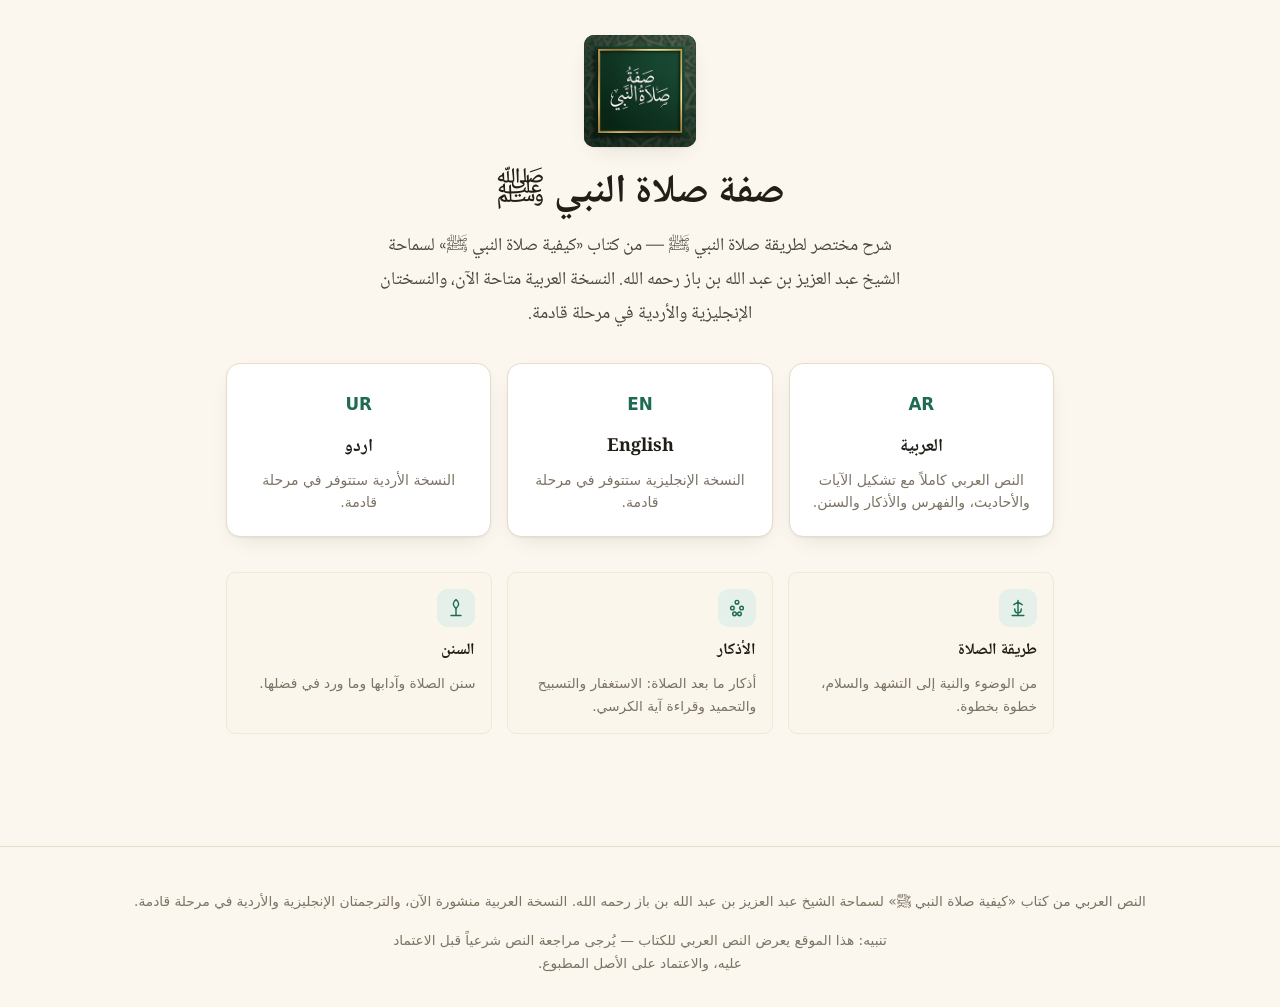
==== index.html @ fb2a4b38 "Format istiftah formulas as points and add imam reminder (v2.0.0)" ====
<!DOCTYPE html>
<html lang="ar" dir="rtl" data-theme="light">
<head>
<meta charset="utf-8">
<meta name="viewport" content="width=device-width, initial-scale=1, viewport-fit=cover">
<title>صفة صلاة النبي ﷺ — طريقة الصلاة والأذكار والسنن</title>
<meta name="description" content="صفة صلاة النبي ﷺ — النص العربي الكامل لطريقة الصلاة والأذكار والسنن، من كتاب «كيفية صلاة النبي ﷺ» لسماحة الشيخ عبد العزيز بن عبد الله بن باز رحمه الله.">
<link rel="canonical" href="https://anwar8900.github.io/sifat-salah-al-nabi/">
<link rel="alternate" hreflang="ar" href="https://anwar8900.github.io/sifat-salah-al-nabi/">
<link rel="alternate" hreflang="x-default" href="https://anwar8900.github.io/sifat-salah-al-nabi/">
<meta name="color-scheme" content="light dark">
<script>
(function(){try{var t=localStorage.getItem("salat.theme");if(t!=="dark"&&t!=="light"){t=(window.matchMedia&&window.matchMedia("(prefers-color-scheme: dark)").matches)?"dark":"light";}document.documentElement.setAttribute("data-theme",t);var s=parseFloat(localStorage.getItem("salat.scale"));if(s>=0.85&&s<=1.35)document.documentElement.style.setProperty("--scale",s);}catch(e){}})();
</script>
<link rel="stylesheet" href="assets/css/fonts.css?v=2.0.0">
<link rel="stylesheet" href="assets/css/style.css?v=2.0.0">
<link rel="manifest" href="manifest.webmanifest">
<link rel="apple-touch-icon" sizes="180x180" href="assets/img/apple-touch-icon.png">
<meta name="theme-color" content="#1D6B50">
<link rel="icon" type="image/png" sizes="32x32" href="assets/img/icon-32.png">
<link rel="icon" type="image/png" sizes="192x192" href="assets/img/icon-192.png">
<style>
  .landing { max-width: 860px; margin: 0 auto; text-align: center; padding: 2.2rem 1rem 4rem; }
  .landing .mark-lg { width: 112px; height: 112px; margin: 0 auto 1.1rem; border-radius: 10px; overflow: hidden;
    background: #0D2F1E; box-shadow: var(--shadow); }
  .landing .mark-lg img { width: 100%; height: 100%; display: block; object-fit: cover; }
  .landing h1 { font-size: clamp(1.6rem, 4.4vw, 2.5rem); margin: 0 0 .5rem; line-height: 1.4; }
  .landing .sub { color: var(--ink-soft); margin: 0 auto 2rem; max-width: 52ch; line-height: 1.9; }
  .lang-cards { display: grid; gap: 1rem; grid-template-columns: repeat(auto-fit, minmax(220px, 1fr)); }
  .lang-card { display: block; text-decoration: none; color: inherit; padding: 1.4rem 1.1rem;
    background: var(--surface); border: 1px solid var(--line); border-radius: var(--radius); box-shadow: var(--shadow);
    transition: transform .16s ease, border-color .16s ease; }
  .lang-card:hover { transform: translateY(-3px); border-color: var(--accent); color: inherit; }
  .lang-card.soon { cursor: pointer; }
  .lang-card .code { font-family: var(--font-ui); font-size: 1.05rem; font-weight: 800; color: var(--accent); }
  .lang-card .nm { font-size: 1.12rem; font-weight: 700; margin: .25rem 0 .2rem; }
  .lang-card .ds { color: var(--muted); font-size: .88rem; font-family: var(--font-ui); line-height: 1.6; }
  .pillars { display: grid; gap: .9rem; grid-template-columns: repeat(auto-fit, minmax(200px, 1fr)); margin-top: 2.2rem; text-align: start; }
  .pillar { background: var(--surface-2); border: 1px solid var(--line-soft); border-radius: var(--radius-sm); padding: 1rem; }
  .pillar .ic { width: 38px; height: 38px; border-radius: 11px; display: grid; place-items: center; background: var(--accent-soft); color: var(--accent); margin-bottom: .5rem; }
  .pillar .ic svg { width: 20px; height: 20px; }
  .pillar h2 { margin: 0 0 .25rem; font-size: 1rem; }
  .pillar p { margin: 0; color: var(--muted); font-size: .86rem; font-family: var(--font-ui); line-height: 1.65; }
</style>
</head>
<body>
<main class="landing" id="main">
  <div class="mark-lg">
    <img src="assets/img/logo-256.png" alt="" width="256" height="256" fetchpriority="high" decoding="async">
  </div>
  <h1>صفة صلاة النبي ﷺ</h1>
  <p class="sub">شرح مختصر لطريقة صلاة النبي ﷺ — من كتاب «كيفية صلاة النبي ﷺ» لسماحة الشيخ عبد العزيز بن عبد الله بن باز رحمه الله. النسخة العربية متاحة الآن، والنسختان الإنجليزية والأردية في مرحلة قادمة.</p>

  <div class="lang-cards">
    <a class="lang-card" href="ar/" hreflang="ar" lang="ar">
      <span class="code">AR</span>
      <div class="nm">العربية</div>
      <div class="ds">النص العربي كاملاً مع تشكيل الآيات والأحاديث، والفهرس والأذكار والسنن.</div>
    </a>
    <a class="lang-card soon" href="#" data-soon="سوف يتم في مرحلة قادمة" aria-disabled="true">
      <span class="code">EN</span>
      <div class="nm" lang="en">English</div>
      <div class="ds">النسخة الإنجليزية ستتوفر في مرحلة قادمة.</div>
    </a>
    <a class="lang-card soon" href="#" data-soon="سوف يتم في مرحلة قادمة" aria-disabled="true">
      <span class="code">UR</span>
      <div class="nm" lang="ur">اردو</div>
      <div class="ds">النسخة الأردية ستتوفر في مرحلة قادمة.</div>
    </a>
  </div>

  <div class="pillars">
    <div class="pillar">
      <span class="ic"><svg viewBox="0 0 24 24" fill="none" stroke="currentColor" stroke-width="1.7" stroke-linecap="round" stroke-linejoin="round"><path d="M12 3v18M7 8l5-3 5 3M8 13c0 3 1.6 5 4 5s4-2 4-5"/><path d="M5 21h14"/></svg></span>
      <h2>طريقة الصلاة</h2>
      <p>من الوضوء والنية إلى التشهد والسلام، خطوة بخطوة.</p>
    </div>
    <div class="pillar">
      <span class="ic"><svg viewBox="0 0 24 24" fill="none" stroke="currentColor" stroke-width="1.7" stroke-linecap="round"><circle cx="12" cy="5" r="2.2"/><circle cx="6.5" cy="12" r="2.2"/><circle cx="17.5" cy="12" r="2.2"/><circle cx="9" cy="19" r="2.2"/><circle cx="15" cy="19" r="2.2"/></svg></span>
      <h2>الأذكار</h2>
      <p>أذكار ما بعد الصلاة: الاستغفار والتسبيح والتحميد وقراءة آية الكرسي.</p>
    </div>
    <div class="pillar">
      <span class="ic"><svg viewBox="0 0 24 24" fill="none" stroke="currentColor" stroke-width="1.7" stroke-linecap="round" stroke-linejoin="round"><path d="M12 2c2.2 1.6 3.2 3.3 3.2 5.3S13.6 11 12 12.6C10.4 11 8.8 9.7 8.8 7.3S9.8 3.6 12 2z"/><path d="M12 12.6V21M6 21h12"/></svg></span>
      <h2>السنن</h2>
      <p>سنن الصلاة وآدابها وما ورد في فضلها.</p>
    </div>
  </div>
</main>

<footer class="site-footer">
  <p>النص العربي من كتاب «كيفية صلاة النبي ﷺ» لسماحة الشيخ عبد العزيز بن عبد الله بن باز رحمه الله. النسخة العربية منشورة الآن، والترجمتان الإنجليزية والأردية في مرحلة قادمة.</p>
  <p class="disclaimer">تنبيه: هذا الموقع يعرض النص العربي للكتاب — يُرجى مراجعة النص شرعياً قبل الاعتماد عليه، والاعتماد على الأصل المطبوع.</p>
</footer>
<div class="toast" id="toast" role="status" aria-live="polite"></div>
<script src="assets/js/app.js?v=2.0.0"></script>
<script>
if ("serviceWorker" in navigator) {
  window.addEventListener("load", function () {
    navigator.serviceWorker.register("sw.js").catch(function () {});
  });
}
</script>
</body>
</html>
---- assets/css/fonts.css ----
/* Self-hosted fonts (Google Fonts, OFL). Amiri, Noto Nastaliq Urdu, Source Serif 4 */
/* arabic */
@font-face {
  font-family: 'Amiri';
  font-style: normal;
  font-weight: 400;
  font-display: swap;
  src: url(../fonts/f1.woff2) format('woff2');
  unicode-range: U+0600-06FF, U+0750-077F, U+0870-0891, U+0897-08E1, U+08E3-08FF, U+200C-200E, U+2010-2011, U+204F, U+2E41, U+FB50-FDFF, U+FE70-FE74, U+FE76-FEFC, U+102E0-102FB, U+10E60-10E7E, U+10EC2-10EC7, U+10EC9-10EEE, U+10EF0-10EFF, U+1EE00-1EE03, U+1EE05-1EE1F, U+1EE21-1EE22, U+1EE24, U+1EE27, U+1EE29-1EE32, U+1EE34-1EE37, U+1EE39, U+1EE3B, U+1EE42, U+1EE47, U+1EE49, U+1EE4B, U+1EE4D-1EE4F, U+1EE51-1EE52, U+1EE54, U+1EE57, U+1EE59, U+1EE5B, U+1EE5D, U+1EE5F, U+1EE61-1EE62, U+1EE64, U+1EE67-1EE6A, U+1EE6C-1EE72, U+1EE74-1EE77, U+1EE79-1EE7C, U+1EE7E, U+1EE80-1EE89, U+1EE8B-1EE9B, U+1EEA1-1EEA3, U+1EEA5-1EEA9, U+1EEAB-1EEBB, U+1EEF0-1EEF1;
}
/* latin-ext */
@font-face {
  font-family: 'Amiri';
  font-style: normal;
  font-weight: 400;
  font-display: swap;
  src: url(../fonts/f2.woff2) format('woff2');
  unicode-range: U+0100-02BA, U+02BD-02C5, U+02C7-02CC, U+02CE-02D7, U+02DD-02FF, U+0304, U+0308, U+0329, U+1D00-1DBF, U+1E00-1E9F, U+1EF2-1EFF, U+2020, U+20A0-20AB, U+20AD-20C4, U+2113, U+2C60-2C7F, U+A720-A7FF;
}
/* latin */
@font-face {
  font-family: 'Amiri';
  font-style: normal;
  font-weight: 400;
  font-display: swap;
  src: url(../fonts/f3.woff2) format('woff2');
  unicode-range: U+0000-00FF, U+0131, U+0152-0153, U+02BB-02BC, U+02C6, U+02DA, U+02DC, U+0304, U+0308, U+0329, U+2000-206F, U+20AC, U+2122, U+2191, U+2193, U+2212, U+2215, U+FEFF, U+FFFD;
}
/* arabic */
@font-face {
  font-family: 'Amiri';
  font-style: normal;
  font-weight: 700;
  font-display: swap;
  src: url(../fonts/f4.woff2) format('woff2');
  unicode-range: U+0600-06FF, U+0750-077F, U+0870-0891, U+0897-08E1, U+08E3-08FF, U+200C-200E, U+2010-2011, U+204F, U+2E41, U+FB50-FDFF, U+FE70-FE74, U+FE76-FEFC, U+102E0-102FB, U+10E60-10E7E, U+10EC2-10EC7, U+10EC9-10EEE, U+10EF0-10EFF, U+1EE00-1EE03, U+1EE05-1EE1F, U+1EE21-1EE22, U+1EE24, U+1EE27, U+1EE29-1EE32, U+1EE34-1EE37, U+1EE39, U+1EE3B, U+1EE42, U+1EE47, U+1EE49, U+1EE4B, U+1EE4D-1EE4F, U+1EE51-1EE52, U+1EE54, U+1EE57, U+1EE59, U+1EE5B, U+1EE5D, U+1EE5F, U+1EE61-1EE62, U+1EE64, U+1EE67-1EE6A, U+1EE6C-1EE72, U+1EE74-1EE77, U+1EE79-1EE7C, U+1EE7E, U+1EE80-1EE89, U+1EE8B-1EE9B, U+1EEA1-1EEA3, U+1EEA5-1EEA9, U+1EEAB-1EEBB, U+1EEF0-1EEF1;
}
/* latin-ext */
@font-face {
  font-family: 'Amiri';
  font-style: normal;
  font-weight: 700;
  font-display: swap;
  src: url(../fonts/f5.woff2) format('woff2');
  unicode-range: U+0100-02BA, U+02BD-02C5, U+02C7-02CC, U+02CE-02D7, U+02DD-02FF, U+0304, U+0308, U+0329, U+1D00-1DBF, U+1E00-1E9F, U+1EF2-1EFF, U+2020, U+20A0-20AB, U+20AD-20C4, U+2113, U+2C60-2C7F, U+A720-A7FF;
}
/* latin */
@font-face {
  font-family: 'Amiri';
  font-style: normal;
  font-weight: 700;
  font-display: swap;
  src: url(../fonts/f6.woff2) format('woff2');
  unicode-range: U+0000-00FF, U+0131, U+0152-0153, U+02BB-02BC, U+02C6, U+02DA, U+02DC, U+0304, U+0308, U+0329, U+2000-206F, U+20AC, U+2122, U+2191, U+2193, U+2212, U+2215, U+FEFF, U+FFFD;
}
/* arabic */
@font-face {
  font-family: 'Noto Nastaliq Urdu';
  font-style: normal;
  font-weight: 400;
  font-display: swap;
  src: url(../fonts/f7.woff2) format('woff2');
  unicode-range: U+0600-06FF, U+0750-077F, U+0870-0891, U+0897-08E1, U+08E3-08FF, U+200C-200E, U+2010-2011, U+204F, U+2E41, U+FB50-FDFF, U+FE70-FE74, U+FE76-FEFC, U+102E0-102FB, U+10E60-10E7E, U+10EC2-10EC7, U+10EC9-10EEE, U+10EF0-10EFF, U+1EE00-1EE03, U+1EE05-1EE1F, U+1EE21-1EE22, U+1EE24, U+1EE27, U+1EE29-1EE32, U+1EE34-1EE37, U+1EE39, U+1EE3B, U+1EE42, U+1EE47, U+1EE49, U+1EE4B, U+1EE4D-1EE4F, U+1EE51-1EE52, U+1EE54, U+1EE57, U+1EE59, U+1EE5B, U+1EE5D, U+1EE5F, U+1EE61-1EE62, U+1EE64, U+1EE67-1EE6A, U+1EE6C-1EE72, U+1EE74-1EE77, U+1EE79-1EE7C, U+1EE7E, U+1EE80-1EE89, U+1EE8B-1EE9B, U+1EEA1-1EEA3, U+1EEA5-1EEA9, U+1EEAB-1EEBB, U+1EEF0-1EEF1;
}
/* latin-ext */
@font-face {
  font-family: 'Noto Nastaliq Urdu';
  font-style: normal;
  font-weight: 400;
  font-display: swap;
  src: url(../fonts/f8.woff2) format('woff2');
  unicode-range: U+0100-02BA, U+02BD-02C5, U+02C7-02CC, U+02CE-02D7, U+02DD-02FF, U+0304, U+0308, U+0329, U+1D00-1DBF, U+1E00-1E9F, U+1EF2-1EFF, U+2020, U+20A0-20AB, U+20AD-20C4, U+2113, U+2C60-2C7F, U+A720-A7FF;
}
/* latin */
@font-face {
  font-family: 'Noto Nastaliq Urdu';
  font-style: normal;
  font-weight: 400;
  font-display: swap;
  src: url(../fonts/f9.woff2) format('woff2');
  unicode-range: U+0000-00FF, U+0131, U+0152-0153, U+02BB-02BC, U+02C6, U+02DA, U+02DC, U+0304, U+0308, U+0329, U+2000-206F, U+20AC, U+2122, U+2191, U+2193, U+2212, U+2215, U+FEFF, U+FFFD;
}
/* arabic */
@font-face {
  font-family: 'Noto Nastaliq Urdu';
  font-style: normal;
  font-weight: 700;
  font-display: swap;
  src: url(../fonts/f7.woff2) format('woff2');
  unicode-range: U+0600-06FF, U+0750-077F, U+0870-0891, U+0897-08E1, U+08E3-08FF, U+200C-200E, U+2010-2011, U+204F, U+2E41, U+FB50-FDFF, U+FE70-FE74, U+FE76-FEFC, U+102E0-102FB, U+10E60-10E7E, U+10EC2-10EC7, U+10EC9-10EEE, U+10EF0-10EFF, U+1EE00-1EE03, U+1EE05-1EE1F, U+1EE21-1EE22, U+1EE24, U+1EE27, U+1EE29-1EE32, U+1EE34-1EE37, U+1EE39, U+1EE3B, U+1EE42, U+1EE47, U+1EE49, U+1EE4B, U+1EE4D-1EE4F, U+1EE51-1EE52, U+1EE54, U+1EE57, U+1EE59, U+1EE5B, U+1EE5D, U+1EE5F, U+1EE61-1EE62, U+1EE64, U+1EE67-1EE6A, U+1EE6C-1EE72, U+1EE74-1EE77, U+1EE79-1EE7C, U+1EE7E, U+1EE80-1EE89, U+1EE8B-1EE9B, U+1EEA1-1EEA3, U+1EEA5-1EEA9, U+1EEAB-1EEBB, U+1EEF0-1EEF1;
}
/* latin-ext */
@font-face {
  font-family: 'Noto Nastaliq Urdu';
  font-style: normal;
  font-weight: 700;
  font-display: swap;
  src: url(../fonts/f8.woff2) format('woff2');
  unicode-range: U+0100-02BA, U+02BD-02C5, U+02C7-02CC, U+02CE-02D7, U+02DD-02FF, U+0304, U+0308, U+0329, U+1D00-1DBF, U+1E00-1E9F, U+1EF2-1EFF, U+2020, U+20A0-20AB, U+20AD-20C4, U+2113, U+2C60-2C7F, U+A720-A7FF;
}
/* latin */
@font-face {
  font-family: 'Noto Nastaliq Urdu';
  font-style: normal;
  font-weight: 700;
  font-display: swap;
  src: url(../fonts/f9.woff2) format('woff2');
  unicode-range: U+0000-00FF, U+0131, U+0152-0153, U+02BB-02BC, U+02C6, U+02DA, U+02DC, U+0304, U+0308, U+0329, U+2000-206F, U+20AC, U+2122, U+2191, U+2193, U+2212, U+2215, U+FEFF, U+FFFD;
}
/* cyrillic-ext */
@font-face {
  font-family: 'Source Serif 4';
  font-style: normal;
  font-weight: 400;
  font-display: swap;
  src: url(../fonts/f13.woff2) format('woff2');
  unicode-range: U+0460-052F, U+1C80-1C8A, U+20B4, U+2DE0-2DFF, U+A640-A69F, U+FE2E-FE2F;
}
/* cyrillic */
@font-face {
  font-family: 'Source Serif 4';
  font-style: normal;
  font-weight: 400;
  font-display: swap;
  src: url(../fonts/f14.woff2) format('woff2');
  unicode-range: U+0301, U+0400-045F, U+0490-0491, U+04B0-04B1, U+2116;
}
/* greek */
@font-face {
  font-family: 'Source Serif 4';
  font-style: normal;
  font-weight: 400;
  font-display: swap;
  src: url(../fonts/f15.woff2) format('woff2');
  unicode-range: U+0370-0377, U+037A-037F, U+0384-038A, U+038C, U+038E-03A1, U+03A3-03FF;
}
/* vietnamese */
@font-face {
  font-family: 'Source Serif 4';
  font-style: normal;
  font-weight: 400;
  font-display: swap;
  src: url(../fonts/f16.woff2) format('woff2');
  unicode-range: U+0102-0103, U+0110-0111, U+0128-0129, U+0168-0169, U+01A0-01A1, U+01AF-01B0, U+0300-0301, U+0303-0304, U+0308-0309, U+0323, U+0329, U+1EA0-1EF9, U+20AB;
}
/* latin-ext */
@font-face {
  font-family: 'Source Serif 4';
  font-style: normal;
  font-weight: 400;
  font-display: swap;
  src: url(../fonts/f17.woff2) format('woff2');
  unicode-range: U+0100-02BA, U+02BD-02C5, U+02C7-02CC, U+02CE-02D7, U+02DD-02FF, U+0304, U+0308, U+0329, U+1D00-1DBF, U+1E00-1E9F, U+1EF2-1EFF, U+2020, U+20A0-20AB, U+20AD-20C4, U+2113, U+2C60-2C7F, U+A720-A7FF;
}
/* latin */
@font-face {
  font-family: 'Source Serif 4';
  font-style: normal;
  font-weight: 400;
  font-display: swap;
  src: url(../fonts/f18.woff2) format('woff2');
  unicode-range: U+0000-00FF, U+0131, U+0152-0153, U+02BB-02BC, U+02C6, U+02DA, U+02DC, U+0304, U+0308, U+0329, U+2000-206F, U+20AC, U+2122, U+2191, U+2193, U+2212, U+2215, U+FEFF, U+FFFD;
}
/* cyrillic-ext */
@font-face {
  font-family: 'Source Serif 4';
  font-style: normal;
  font-weight: 600;
  font-display: swap;
  src: url(../fonts/f13.woff2) format('woff2');
  unicode-range: U+0460-052F, U+1C80-1C8A, U+20B4, U+2DE0-2DFF, U+A640-A69F, U+FE2E-FE2F;
}
/* cyrillic */
@font-face {
  font-family: 'Source Serif 4';
  font-style: normal;
  font-weight: 600;
  font-display: swap;
  src: url(../fonts/f14.woff2) format('woff2');
  unicode-range: U+0301, U+0400-045F, U+0490-0491, U+04B0-04B1, U+2116;
}
/* greek */
@font-face {
  font-family: 'Source Serif 4';
  font-style: normal;
  font-weight: 600;
  font-display: swap;
  src: url(../fonts/f15.woff2) format('woff2');
  unicode-range: U+0370-0377, U+037A-037F, U+0384-038A, U+038C, U+038E-03A1, U+03A3-03FF;
}
/* vietnamese */
@font-face {
  font-family: 'Source Serif 4';
  font-style: normal;
  font-weight: 600;
  font-display: swap;
  src: url(../fonts/f16.woff2) format('woff2');
  unicode-range: U+0102-0103, U+0110-0111, U+0128-0129, U+0168-0169, U+01A0-01A1, U+01AF-01B0, U+0300-0301, U+0303-0304, U+0308-0309, U+0323, U+0329, U+1EA0-1EF9, U+20AB;
}
/* latin-ext */
@font-face {
  font-family: 'Source Serif 4';
  font-style: normal;
  font-weight: 600;
  font-display: swap;
  src: url(../fonts/f17.woff2) format('woff2');
  unicode-range: U+0100-02BA, U+02BD-02C5, U+02C7-02CC, U+02CE-02D7, U+02DD-02FF, U+0304, U+0308, U+0329, U+1D00-1DBF, U+1E00-1E9F, U+1EF2-1EFF, U+2020, U+20A0-20AB, U+20AD-20C4, U+2113, U+2C60-2C7F, U+A720-A7FF;
}
/* latin */
@font-face {
  font-family: 'Source Serif 4';
  font-style: normal;
  font-weight: 600;
  font-display: swap;
  src: url(../fonts/f18.woff2) format('woff2');
  unicode-range: U+0000-00FF, U+0131, U+0152-0153, U+02BB-02BC, U+02C6, U+02DA, U+02DC, U+0304, U+0308, U+0329, U+2000-206F, U+20AC, U+2122, U+2191, U+2193, U+2212, U+2215, U+FEFF, U+FFFD;
}
/* cyrillic-ext */
@font-face {
  font-family: 'Source Serif 4';
  font-style: normal;
  font-weight: 700;
  font-display: swap;
  src: url(../fonts/f13.woff2) format('woff2');
  unicode-range: U+0460-052F, U+1C80-1C8A, U+20B4, U+2DE0-2DFF, U+A640-A69F, U+FE2E-FE2F;
}
/* cyrillic */
@font-face {
  font-family: 'Source Serif 4';
  font-style: normal;
  font-weight: 700;
  font-display: swap;
  src: url(../fonts/f14.woff2) format('woff2');
  unicode-range: U+0301, U+0400-045F, U+0490-0491, U+04B0-04B1, U+2116;
}
/* greek */
@font-face {
  font-family: 'Source Serif 4';
  font-style: normal;
  font-weight: 700;
  font-display: swap;
  src: url(../fonts/f15.woff2) format('woff2');
  unicode-range: U+0370-0377, U+037A-037F, U+0384-038A, U+038C, U+038E-03A1, U+03A3-03FF;
}
/* vietnamese */
@font-face {
  font-family: 'Source Serif 4';
  font-style: normal;
  font-weight: 700;
  font-display: swap;
  src: url(../fonts/f16.woff2) format('woff2');
  unicode-range: U+0102-0103, U+0110-0111, U+0128-0129, U+0168-0169, U+01A0-01A1, U+01AF-01B0, U+0300-0301, U+0303-0304, U+0308-0309, U+0323, U+0329, U+1EA0-1EF9, U+20AB;
}
/* latin-ext */
@font-face {
  font-family: 'Source Serif 4';
  font-style: normal;
  font-weight: 700;
  font-display: swap;
  src: url(../fonts/f17.woff2) format('woff2');
  unicode-range: U+0100-02BA, U+02BD-02C5, U+02C7-02CC, U+02CE-02D7, U+02DD-02FF, U+0304, U+0308, U+0329, U+1D00-1DBF, U+1E00-1E9F, U+1EF2-1EFF, U+2020, U+20A0-20AB, U+20AD-20C4, U+2113, U+2C60-2C7F, U+A720-A7FF;
}
/* latin */
@font-face {
  font-family: 'Source Serif 4';
  font-style: normal;
  font-weight: 700;
  font-display: swap;
  src: url(../fonts/f18.woff2) format('woff2');
  unicode-range: U+0000-00FF, U+0131, U+0152-0153, U+02BB-02BC, U+02C6, U+02DA, U+02DC, U+0304, U+0308, U+0329, U+2000-206F, U+20AC, U+2122, U+2191, U+2193, U+2212, U+2215, U+FEFF, U+FFFD;
}

/* Noto Naskh Arabic */
/* arabic */
@font-face {
  font-family: 'Noto Naskh Arabic';
  font-style: normal;
  font-weight: 400;
  font-display: swap;
  src: url(../fonts/naskh1.woff2) format('woff2');
  unicode-range: U+0600-06FF, U+0750-077F, U+0870-0891, U+0897-08E1, U+08E3-08FF, U+200C-200E, U+2010-2011, U+204F, U+2E41, U+FB50-FDFF, U+FE70-FE74, U+FE76-FEFC, U+102E0-102FB, U+10E60-10E7E, U+10EC2-10EC7, U+10EC9-10EEE, U+10EF0-10EFF, U+1EE00-1EE03, U+1EE05-1EE1F, U+1EE21-1EE22, U+1EE24, U+1EE27, U+1EE29-1EE32, U+1EE34-1EE37, U+1EE39, U+1EE3B, U+1EE42, U+1EE47, U+1EE49, U+1EE4B, U+1EE4D-1EE4F, U+1EE51-1EE52, U+1EE54, U+1EE57, U+1EE59, U+1EE5B, U+1EE5D, U+1EE5F, U+1EE61-1EE62, U+1EE64, U+1EE67-1EE6A, U+1EE6C-1EE72, U+1EE74-1EE77, U+1EE79-1EE7C, U+1EE7E, U+1EE80-1EE89, U+1EE8B-1EE9B, U+1EEA1-1EEA3, U+1EEA5-1EEA9, U+1EEAB-1EEBB, U+1EEF0-1EEF1;
}
/* math */
@font-face {
  font-family: 'Noto Naskh Arabic';
  font-style: normal;
  font-weight: 400;
  font-display: swap;
  src: url(../fonts/naskh2.woff2) format('woff2');
  unicode-range: U+0302-0303, U+0305, U+0307-0308, U+0310, U+0312, U+0315, U+031A, U+0326-0327, U+032C, U+032F-0330, U+0332-0333, U+0338, U+033A, U+0346, U+034D, U+0391-03A1, U+03A3-03A9, U+03B1-03C9, U+03D1, U+03D5-03D6, U+03F0-03F1, U+03F4-03F5, U+2016-2017, U+2034-2038, U+203C, U+2040, U+2043, U+2047, U+2050, U+2057, U+205F, U+2070-2071, U+2074-209F, U+20D0-20DC, U+20E1, U+20E5-20EF, U+2100-2112, U+2114-2115, U+2117-2121, U+2123-214F, U+2190, U+2192, U+2194-21AE, U+21B0-21E5, U+21F1-21F2, U+21F4-2211, U+2213-2214, U+2216-22FF, U+2308-230B, U+2310, U+2319, U+231C-2321, U+2336-237A, U+237C, U+2395, U+239B-23B7, U+23D0, U+23DC-23E1, U+2474-2475, U+25AF, U+25B3, U+25B7, U+25BD, U+25C1, U+25CA, U+25CC, U+25FB, U+266D-266F, U+27C0-27FF, U+2900-2AFF, U+2B0E-2B11, U+2B30-2B4C, U+2BFE, U+3030, U+FF5B, U+FF5D, U+1D400-1D7FF, U+1EE00-1EEFF;
}
/* symbols */
@font-face {
  font-family: 'Noto Naskh Arabic';
  font-style: normal;
  font-weight: 400;
  font-display: swap;
  src: url(../fonts/naskh3.woff2) format('woff2');
  unicode-range: U+0001-000C, U+000E-001F, U+007F-009F, U+20DD-20E0, U+20E2-20E4, U+2150-218F, U+2190, U+2192, U+2194-2199, U+21AF, U+21E6-21F0, U+21F3, U+2218-2219, U+2299, U+22C4-22C6, U+2300-243F, U+2440-244A, U+2460-24FF, U+25A0-27BF, U+2800-28FF, U+2921-2922, U+2981, U+29BF, U+29EB, U+2B00-2BFF, U+4DC0-4DFF, U+FFF9-FFFB, U+10140-1018E, U+10190-1019C, U+101A0, U+101D0-101FD, U+102E0-102FB, U+10E60-10E7E, U+1D2C0-1D2D3, U+1D2E0-1D37F, U+1F000-1F0FF, U+1F100-1F1AE, U+1F1E6-1F1FF, U+1F30D-1F30F, U+1F315, U+1F31C, U+1F31E, U+1F320-1F32C, U+1F336, U+1F378, U+1F37D, U+1F382, U+1F393-1F39F, U+1F3A7-1F3A8, U+1F3AC-1F3AF, U+1F3C2, U+1F3C4-1F3C6, U+1F3CA-1F3CE, U+1F3D4-1F3E0, U+1F3ED, U+1F3F1-1F3F3, U+1F3F5-1F3F7, U+1F408, U+1F415, U+1F41F, U+1F426, U+1F43F, U+1F441-1F442, U+1F444, U+1F446-1F449, U+1F44C-1F44E, U+1F453, U+1F46A, U+1F47D, U+1F4A3, U+1F4B0, U+1F4B3, U+1F4B9, U+1F4BB, U+1F4BF, U+1F4C8-1F4CB, U+1F4D6, U+1F4DA, U+1F4DF, U+1F4E3-1F4E6, U+1F4EA-1F4ED, U+1F4F7, U+1F4F9-1F4FB, U+1F4FD-1F4FE, U+1F503, U+1F507-1F50B, U+1F50D, U+1F512-1F513, U+1F53E-1F54A, U+1F54F-1F5FA, U+1F610, U+1F650-1F67F, U+1F687, U+1F68D, U+1F691, U+1F694, U+1F698, U+1F6AD, U+1F6B2, U+1F6B9-1F6BA, U+1F6BC, U+1F6C6-1F6CF, U+1F6D3-1F6D7, U+1F6E0-1F6EA, U+1F6F0-1F6F3, U+1F6F7-1F6FC, U+1F700-1F80B, U+1F810-1F847, U+1F850-1F859, U+1F860-1F887, U+1F890-1F8AD, U+1F8B0-1F8BB, U+1F8C0-1F8C1, U+1F8D0-1F8D8, U+1F900-1F90B, U+1F93B, U+1F946, U+1F984, U+1F996, U+1F9E9, U+1FA00-1FA6F, U+1FA70-1FA7C, U+1FA80-1FAC6, U+1FAC8, U+1FACC-1FADD, U+1FADF-1FAEB, U+1FAEF-1FAFA, U+1FB00-1FBFF;
}
/* latin-ext */
@font-face {
  font-family: 'Noto Naskh Arabic';
  font-style: normal;
  font-weight: 400;
  font-display: swap;
  src: url(../fonts/naskh4.woff2) format('woff2');
  unicode-range: U+0100-02BA, U+02BD-02C5, U+02C7-02CC, U+02CE-02D7, U+02DD-02FF, U+0304, U+0308, U+0329, U+1D00-1DBF, U+1E00-1E9F, U+1EF2-1EFF, U+2020, U+20A0-20AB, U+20AD-20C4, U+2113, U+2C60-2C7F, U+A720-A7FF;
}
/* latin */
@font-face {
  font-family: 'Noto Naskh Arabic';
  font-style: normal;
  font-weight: 400;
  font-display: swap;
  src: url(../fonts/naskh5.woff2) format('woff2');
  unicode-range: U+0000-00FF, U+0131, U+0152-0153, U+02BB-02BC, U+02C6, U+02DA, U+02DC, U+0304, U+0308, U+0329, U+2000-206F, U+20AC, U+2122, U+2191, U+2193, U+2212, U+2215, U+FEFF, U+FFFD;
}
/* arabic */
@font-face {
  font-family: 'Noto Naskh Arabic';
  font-style: normal;
  font-weight: 700;
  font-display: swap;
  src: url(../fonts/naskh1.woff2) format('woff2');
  unicode-range: U+0600-06FF, U+0750-077F, U+0870-0891, U+0897-08E1, U+08E3-08FF, U+200C-200E, U+2010-2011, U+204F, U+2E41, U+FB50-FDFF, U+FE70-FE74, U+FE76-FEFC, U+102E0-102FB, U+10E60-10E7E, U+10EC2-10EC7, U+10EC9-10EEE, U+10EF0-10EFF, U+1EE00-1EE03, U+1EE05-1EE1F, U+1EE21-1EE22, U+1EE24, U+1EE27, U+1EE29-1EE32, U+1EE34-1EE37, U+1EE39, U+1EE3B, U+1EE42, U+1EE47, U+1EE49, U+1EE4B, U+1EE4D-1EE4F, U+1EE51-1EE52, U+1EE54, U+1EE57, U+1EE59, U+1EE5B, U+1EE5D, U+1EE5F, U+1EE61-1EE62, U+1EE64, U+1EE67-1EE6A, U+1EE6C-1EE72, U+1EE74-1EE77, U+1EE79-1EE7C, U+1EE7E, U+1EE80-1EE89, U+1EE8B-1EE9B, U+1EEA1-1EEA3, U+1EEA5-1EEA9, U+1EEAB-1EEBB, U+1EEF0-1EEF1;
}
/* math */
@font-face {
  font-family: 'Noto Naskh Arabic';
  font-style: normal;
  font-weight: 700;
  font-display: swap;
  src: url(../fonts/naskh2.woff2) format('woff2');
  unicode-range: U+0302-0303, U+0305, U+0307-0308, U+0310, U+0312, U+0315, U+031A, U+0326-0327, U+032C, U+032F-0330, U+0332-0333, U+0338, U+033A, U+0346, U+034D, U+0391-03A1, U+03A3-03A9, U+03B1-03C9, U+03D1, U+03D5-03D6, U+03F0-03F1, U+03F4-03F5, U+2016-2017, U+2034-2038, U+203C, U+2040, U+2043, U+2047, U+2050, U+2057, U+205F, U+2070-2071, U+2074-209F, U+20D0-20DC, U+20E1, U+20E5-20EF, U+2100-2112, U+2114-2115, U+2117-2121, U+2123-214F, U+2190, U+2192, U+2194-21AE, U+21B0-21E5, U+21F1-21F2, U+21F4-2211, U+2213-2214, U+2216-22FF, U+2308-230B, U+2310, U+2319, U+231C-2321, U+2336-237A, U+237C, U+2395, U+239B-23B7, U+23D0, U+23DC-23E1, U+2474-2475, U+25AF, U+25B3, U+25B7, U+25BD, U+25C1, U+25CA, U+25CC, U+25FB, U+266D-266F, U+27C0-27FF, U+2900-2AFF, U+2B0E-2B11, U+2B30-2B4C, U+2BFE, U+3030, U+FF5B, U+FF5D, U+1D400-1D7FF, U+1EE00-1EEFF;
}
/* symbols */
@font-face {
  font-family: 'Noto Naskh Arabic';
  font-style: normal;
  font-weight: 700;
  font-display: swap;
  src: url(../fonts/naskh3.woff2) format('woff2');
  unicode-range: U+0001-000C, U+000E-001F, U+007F-009F, U+20DD-20E0, U+20E2-20E4, U+2150-218F, U+2190, U+2192, U+2194-2199, U+21AF, U+21E6-21F0, U+21F3, U+2218-2219, U+2299, U+22C4-22C6, U+2300-243F, U+2440-244A, U+2460-24FF, U+25A0-27BF, U+2800-28FF, U+2921-2922, U+2981, U+29BF, U+29EB, U+2B00-2BFF, U+4DC0-4DFF, U+FFF9-FFFB, U+10140-1018E, U+10190-1019C, U+101A0, U+101D0-101FD, U+102E0-102FB, U+10E60-10E7E, U+1D2C0-1D2D3, U+1D2E0-1D37F, U+1F000-1F0FF, U+1F100-1F1AE, U+1F1E6-1F1FF, U+1F30D-1F30F, U+1F315, U+1F31C, U+1F31E, U+1F320-1F32C, U+1F336, U+1F378, U+1F37D, U+1F382, U+1F393-1F39F, U+1F3A7-1F3A8, U+1F3AC-1F3AF, U+1F3C2, U+1F3C4-1F3C6, U+1F3CA-1F3CE, U+1F3D4-1F3E0, U+1F3ED, U+1F3F1-1F3F3, U+1F3F5-1F3F7, U+1F408, U+1F415, U+1F41F, U+1F426, U+1F43F, U+1F441-1F442, U+1F444, U+1F446-1F449, U+1F44C-1F44E, U+1F453, U+1F46A, U+1F47D, U+1F4A3, U+1F4B0, U+1F4B3, U+1F4B9, U+1F4BB, U+1F4BF, U+1F4C8-1F4CB, U+1F4D6, U+1F4DA, U+1F4DF, U+1F4E3-1F4E6, U+1F4EA-1F4ED, U+1F4F7, U+1F4F9-1F4FB, U+1F4FD-1F4FE, U+1F503, U+1F507-1F50B, U+1F50D, U+1F512-1F513, U+1F53E-1F54A, U+1F54F-1F5FA, U+1F610, U+1F650-1F67F, U+1F687, U+1F68D, U+1F691, U+1F694, U+1F698, U+1F6AD, U+1F6B2, U+1F6B9-1F6BA, U+1F6BC, U+1F6C6-1F6CF, U+1F6D3-1F6D7, U+1F6E0-1F6EA, U+1F6F0-1F6F3, U+1F6F7-1F6FC, U+1F700-1F80B, U+1F810-1F847, U+1F850-1F859, U+1F860-1F887, U+1F890-1F8AD, U+1F8B0-1F8BB, U+1F8C0-1F8C1, U+1F8D0-1F8D8, U+1F900-1F90B, U+1F93B, U+1F946, U+1F984, U+1F996, U+1F9E9, U+1FA00-1FA6F, U+1FA70-1FA7C, U+1FA80-1FAC6, U+1FAC8, U+1FACC-1FADD, U+1FADF-1FAEB, U+1FAEF-1FAFA, U+1FB00-1FBFF;
}
/* latin-ext */
@font-face {
  font-family: 'Noto Naskh Arabic';
  font-style: normal;
  font-weight: 700;
  font-display: swap;
  src: url(../fonts/naskh4.woff2) format('woff2');
  unicode-range: U+0100-02BA, U+02BD-02C5, U+02C7-02CC, U+02CE-02D7, U+02DD-02FF, U+0304, U+0308, U+0329, U+1D00-1DBF, U+1E00-1E9F, U+1EF2-1EFF, U+2020, U+20A0-20AB, U+20AD-20C4, U+2113, U+2C60-2C7F, U+A720-A7FF;
}
/* latin */
@font-face {
  font-family: 'Noto Naskh Arabic';
  font-style: normal;
  font-weight: 700;
  font-display: swap;
  src: url(../fonts/naskh5.woff2) format('woff2');
  unicode-range: U+0000-00FF, U+0131, U+0152-0153, U+02BB-02BC, U+02C6, U+02DA, U+02DC, U+0304, U+0308, U+0329, U+2000-206F, U+20AC, U+2122, U+2191, U+2193, U+2212, U+2215, U+FEFF, U+FFFD;
}
---- assets/css/style.css ----
/* =========================================================
   صفة صلاة النبي — Style sheet
   Design: cream paper, dark ink, discreet green/gold accent
   ========================================================= */

:root {
  --bg: #FBF7EE;
  --bg-soft: #F3EDE0;
  --surface: #FFFFFF;
  --surface-2: #FAF6EC;
  --ink: #211D17;
  --ink-soft: #4B443A;
  --muted: #7C7365;
  --muted-strong: #6B6357;
  --line: #E6DCC7;
  --line-soft: #F0E8D8;
  --accent: #1D6B50;
  --accent-soft: #E6F0EA;
  --gold: #A9812F;
  --gold-soft: #F6EEDA;
  --shadow: 0 1px 2px rgba(33,29,23,.05), 0 8px 24px -12px rgba(33,29,23,.18);
  --radius: 14px;
  --radius-sm: 9px;
  --measure: 68ch;
  --scale: 1;
  --font-ar: "Noto Naskh Arabic", "Amiri", "Noto Naskh Arabic", "Traditional Arabic", serif;
  --font-ur: "Noto Nastaliq Urdu", "Jameel Noori Nastaleeq", "Amiri", serif;
  --font-en: "Source Serif 4", Georgia, "Times New Roman", serif;
  --font-ui: system-ui, -apple-system, "Segoe UI", Tahoma, sans-serif;
  --fs-ar: 1.125rem;
  --fs-ur: 1.0625rem;
  --lh-ar: 2.05;
  --lh-ur: 2.7;
}

html[data-theme="dark"] {
  --bg: #14120F;
  --bg-soft: #1A1714;
  --surface: #1D1A16;
  --surface-2: #221E19;
  --ink: #EFE8DA;
  --ink-soft: #CFC7B8;
  --muted: #9A9184;
  --muted-strong: #B8AE9E;
  --line: #34302A;
  --line-soft: #2A2621;
  --accent: #74C7A0;
  --accent-soft: #1B2E27;
  --gold: #D9B96C;
  --gold-soft: #2E2718;
  --shadow: 0 1px 2px rgba(0,0,0,.3), 0 12px 30px -14px rgba(0,0,0,.7);
}

* { box-sizing: border-box; }

html {
  font-size: calc(100% * var(--scale));
  scroll-behavior: smooth;
  scroll-padding-top: 5.5rem;
  -webkit-text-size-adjust: 100%;
  color-scheme: light;
}
html[data-theme="dark"] { color-scheme: dark; }

body {
  margin: 0;
  background: var(--bg);
  color: var(--ink);
  font-family: var(--font-ui);
  line-height: 1.75;
  -webkit-font-smoothing: antialiased;
  text-rendering: optimizeLegibility;
}

html[dir="rtl"] body { font-family: var(--font-ar); font-size: var(--fs-ar); line-height: var(--lh-ar); }
html[dir="ltr"] body { font-family: var(--font-en); }
html[lang="ur"] body { font-family: var(--font-ur); font-size: var(--fs-ur); line-height: var(--lh-ur); }

@media (prefers-reduced-motion: reduce) {
  html { scroll-behavior: auto; }
  *, *::before, *::after { animation-duration: .01ms !important; transition-duration: .01ms !important; }
}

a { color: var(--accent); text-underline-offset: .18em; text-decoration-thickness: 1px; }
a:hover { color: var(--gold); }

:focus-visible {
  outline: 2px solid var(--accent);
  outline-offset: 3px;
  border-radius: 4px;
}

.skip-link {
  position: absolute; inset-inline-start: -9999px; top: 0;
  background: var(--accent); color: #fff; padding: .6rem 1rem; z-index: 100;
}
.skip-link:focus { inset-inline-start: 0; }

/* ---------------- Header ---------------- */
.site-header {
  position: sticky; top: 0; z-index: 40;
  background: color-mix(in srgb, var(--bg) 88%, transparent);
  backdrop-filter: blur(12px) saturate(1.4);
  border-bottom: 1px solid var(--line);
}
.header-inner {
  max-width: 1180px; margin-inline: auto;
  padding: .6rem 1rem;
  display: flex; align-items: center; gap: .75rem;
}
.brand {
  display: flex; align-items: center; gap: .55rem;
  font-weight: 700; color: var(--ink); text-decoration: none;
  font-size: 1.02rem; line-height: 1.2;
}
.brand .mark {
  width: 40px; height: 40px; flex: none;
  display: block; overflow: hidden;
  border-radius: 4px;
  background: #0D2F1E;
  box-shadow: 0 0 0 1px rgba(0,0,0,.06), 0 1px 3px rgba(0,0,0,.12);
}
.brand .mark img { width: 100%; height: 100%; display: block; object-fit: cover; }
.brand small { display: block; font-size: .68rem; font-weight: 500; color: var(--muted); letter-spacing: .02em; }
@media (max-width: 640px) {
  .brand .mark { width: 34px; height: 34px; border-radius: 3px; }
}

.nav { margin-inline-start: auto; display: flex; align-items: center; gap: .25rem; }
.nav a.nav-link {
  display: inline-flex; align-items: center; gap: .4rem;
  padding: .42rem .68rem; border-radius: 999px;
  color: var(--ink-soft); text-decoration: none; font-size: .93rem;
  font-weight: 600; white-space: nowrap;
  border: 1px solid transparent;
}
.nav a.nav-link svg { width: 17px; height: 17px; opacity: .8; }
.nav a.nav-link:hover { background: var(--surface-2); color: var(--ink); }
.nav a.nav-link[aria-current="page"] {
  background: var(--accent-soft); color: var(--accent); border-color: color-mix(in srgb, var(--accent) 22%, transparent);
}
.nav a.nav-link[aria-current="page"] svg { opacity: 1; }

/* language switcher */
.lang-switch { display: flex; align-items: center; gap: .2rem; margin-inline-start: .35rem; padding-inline-start: .5rem; border-inline-start: 1px solid var(--line); }
.lang-switch a {
  display: grid; place-items: center;
  min-width: 2.15rem; height: 2.15rem; padding: 0 .35rem;
  border-radius: 8px; text-decoration: none;
  font-size: .82rem; font-weight: 700; color: var(--muted);
  border: 1px solid transparent;
}
.lang-switch a:hover { background: var(--surface-2); color: var(--ink); }
.lang-switch a[aria-current="page"], .lang-switch a[aria-current="true"] { background: var(--accent); color: #fff; }
.lang-switch a.lang-soon { cursor: pointer; }

.tools { display: flex; align-items: center; gap: .2rem; margin-inline-start: .35rem; }
.icon-btn {
  width: 2.15rem; height: 2.15rem; display: grid; place-items: center;
  border: 1px solid var(--line); background: var(--surface); color: var(--ink-soft);
  border-radius: 8px; cursor: pointer; padding: 0;
}
.icon-btn:hover { color: var(--accent); border-color: var(--accent); }
.icon-btn svg { width: 17px; height: 17px; }
.icon-btn .lbl { font-size: .78rem; font-weight: 700; }

/* ---------------- Layout ---------------- */
.layout {
  max-width: 1180px; margin-inline: auto;
  padding: 1.6rem 1rem 4.5rem;
  display: grid; gap: 2rem;
  grid-template-columns: 1fr;
}
@media (min-width: 1000px) {
  .layout { grid-template-columns: 250px minmax(0, 1fr); align-items: start; }
}

/* ---------------- Side index (desktop) ---------------- */
.side {
  display: none;
  position: sticky; top: 5rem;
  max-height: calc(100vh - 7rem); overflow-y: auto;
  padding-inline-end: .5rem;
}
@media (min-width: 1000px) { .side { display: block; } }
.side h2 {
  font-size: .78rem; text-transform: uppercase; letter-spacing: .09em;
  color: var(--muted); margin: 0 0 .6rem; font-family: var(--font-ui); font-weight: 700;
}
.side ol { list-style: none; margin: 0; padding: 0; counter-reset: s; }
.side ol li { counter-increment: s; }
.side ol a {
  display: flex; gap: .55rem; align-items: baseline;
  padding: .32rem .5rem; border-radius: 8px;
  color: var(--ink-soft); text-decoration: none; font-size: .93rem;
  border-inline-start: 2px solid transparent;
}
.side ol a:hover { background: var(--surface-2); color: var(--ink); }
.side ol a.active { color: var(--accent); border-inline-start-color: var(--accent); background: var(--accent-soft); }
.side ol a .n { font-size: .74rem; color: var(--muted-strong); min-width: 1.1rem; font-family: var(--font-ui); }
.side .side-tools { margin-top: 1rem; padding-top: .9rem; border-top: 1px solid var(--line-soft); display: flex; gap: .4rem; flex-wrap: wrap; }

/* ---------------- Article ---------------- */
main { min-width: 0; }
.hero {
  background: linear-gradient(180deg, var(--surface), var(--surface-2));
  border: 1px solid var(--line); border-radius: var(--radius);
  padding: 1.6rem 1.4rem; box-shadow: var(--shadow); margin-bottom: 1.6rem;
}
.hero .eyebrow { color: var(--accent); font-weight: 700; font-size: .85rem; letter-spacing: .04em; font-family: var(--font-ui); }
.hero h1 { margin: .3rem 0 .5rem; font-size: clamp(1.5rem, 3.4vw, 2.1rem); line-height: 1.35; }
.hero p { margin: 0 0 .9rem; color: var(--ink-soft); max-width: var(--measure); }
html[dir="rtl"] .hero p { line-height: 1.9; }
.hero .meta { display: flex; flex-wrap: wrap; gap: .4rem; }
.tag {
  font-family: var(--font-ui); font-size: .76rem; font-weight: 600;
  padding: .2rem .6rem; border-radius: 999px;
  background: var(--gold-soft); color: var(--gold); border: 1px solid color-mix(in srgb, var(--gold) 25%, transparent);
}

.card-grid { display: grid; gap: .9rem; grid-template-columns: repeat(auto-fit, minmax(230px, 1fr)); margin-bottom: 2rem; }
.card {
  display: block; text-decoration: none; color: inherit;
  background: var(--surface); border: 1px solid var(--line); border-radius: var(--radius);
  padding: 1.05rem 1.1rem; box-shadow: var(--shadow);
  transition: transform .16s ease, border-color .16s ease;
}
.card:hover { transform: translateY(-2px); border-color: var(--accent); color: inherit; }
.card .ic {
  width: 42px; height: 42px; border-radius: 12px; display: grid; place-items: center;
  background: var(--accent-soft); color: var(--accent); margin-bottom: .65rem;
}
.card .ic svg { width: 22px; height: 22px; }
.card h3 { margin: 0 0 .25rem; font-size: 1.06rem; }
.card p { margin: 0; color: var(--muted); font-size: .9rem; font-family: var(--font-ui); }

section.chapter { margin-bottom: 2.2rem; scroll-margin-top: 5.5rem; }
section.chapter > h2 {
  display: flex; align-items: center; gap: .6rem;
  font-size: 1.25rem; margin: 0 0 .8rem;
  padding-bottom: .5rem; border-bottom: 1px solid var(--line);
}
section.chapter > h2 .step {
  width: 1.9rem; height: 1.9rem; flex: none; border-radius: 50%;
  display: grid; place-items: center; font-size: .85rem; font-family: var(--font-ui); font-weight: 700;
  background: var(--accent); color: #fff;
}
html[data-theme="dark"] .skip-link,
html[data-theme="dark"] .lang-switch a[aria-current="page"],
html[data-theme="dark"] .lang-switch a[aria-current="true"],
html[data-theme="dark"] section.chapter > h2 .step { color: #0F1A15; }
section.chapter > h2 .src { margin-inline-start: auto; font-size: .72rem; color: var(--muted); font-family: var(--font-ui); font-weight: 500; }

.prose { max-width: var(--measure); }
.prose p {
  margin: 0 0 .95rem; line-height: 1.9;
  text-align: justify; text-justify: inter-word;
  hyphens: auto;
}
html[dir="rtl"] .prose p { line-height: var(--lh-ar); }
html[dir="ltr"] .prose p { line-height: 1.75; }
html[lang="ur"] .prose p { line-height: var(--lh-ur); text-align: right; }
.prose p.q {
  background: var(--surface); border-inline-start: 3px solid var(--gold);
  padding: .7rem .95rem; border-radius: var(--radius-sm);
  color: var(--ink); font-size: 1.02em;
  font-family: var(--font-ar); text-align: right; line-height: var(--lh-ar);
}
.prose p.quote { color: var(--ink-soft); font-size: .96em; border-inline-start-color: var(--accent); }
.prose .explain {
  margin: .2rem 0 1.35rem;
  padding: .95rem 1.05rem;
  background: var(--surface);
  border: 1px solid var(--line-soft);
  border-inline-start: 3px solid var(--gold);
  border-radius: var(--radius-sm);
}
.prose .explain p {
  margin: 0 0 .65rem;
  color: var(--ink-soft);
  text-align: right;
}
.prose .explain p:last-child { margin-bottom: 0; }
.prose .explain-title {
  margin: 0 0 .55rem;
  font-family: var(--font-ar);
  font-size: 1.05rem;
  font-weight: 700;
  line-height: 1.6;
  color: var(--accent);
}
.prose .explain-list {
  margin: .25rem 0 0;
  padding-inline-start: 1.35rem;
  list-style: disc;
}
.prose .explain-list li {
  margin: 0 0 .55rem;
  color: var(--ink-soft);
  line-height: var(--lh-ar);
  text-align: right;
}
.prose .explain-list li:last-child { margin-bottom: 0; }
.prose .explain-list li::marker { color: var(--gold); }
.prose .explain-list strong { color: var(--ink); }
.prose .dua-list {
  margin: .25rem 0 1rem;
  padding-inline-start: 1.35rem;
  list-style: disc;
}
.prose .dua-list li {
  margin: 0 0 .55rem;
  line-height: var(--lh-ar);
  text-align: justify;
  text-justify: inter-word;
}
.prose .dua-list li:last-child { margin-bottom: 0; }
.prose .dua-list li::marker { color: var(--gold); }
.prose .ref { color: var(--muted); font-size: .84em; font-family: var(--font-ui); }
.prose strong { color: var(--ink); }

/* ---------------- Standalone introduction ---------------- */
.intro-block {
  margin: 0 0 2.4rem;
  padding: clamp(1.25rem, 3.4vw, 2rem);
  background: var(--surface);
  border: 1px solid var(--line);
  border-top: 3px solid var(--accent);
  border-radius: var(--radius);
  box-shadow: var(--shadow);
  scroll-margin-top: 5.5rem;
}
.intro-block > h2 {
  margin: 0 0 .9rem;
  font-family: var(--font-ar);
  font-size: clamp(1.4rem, 3vw, 1.7rem);
  font-weight: 700;
  line-height: 1.5;
  color: var(--accent);
}
.intro-prose { max-width: var(--measure); }
.intro-prose p {
  margin: 0 0 1rem;
  font-family: var(--font-ar);
  font-size: clamp(1.06rem, 2.1vw, 1.14rem);
  line-height: 2.05;
  color: var(--ink-soft);
  text-align: right;
  hyphens: none;
}
.intro-prose p:first-child { color: var(--ink); }
.intro-prose p:last-child { margin-bottom: 0; }
html[dir="ltr"] .intro-prose p { text-align: left; }

/* search */
.search-box { position: relative; margin-bottom: 1.2rem; }
.search-box input {
  width: 100%; padding: .65rem .9rem .65rem 2.4rem;
  border: 1px solid var(--line); border-radius: 999px;
  background: var(--surface); color: var(--ink); font: inherit; font-size: .95rem;
  font-family: var(--font-ui);
}
html[dir="rtl"] .search-box input { padding: .65rem 2.4rem .65rem .9rem; }
.search-box svg { position: absolute; inset-inline-start: .8rem; top: 50%; transform: translateY(-50%); width: 16px; height: 16px; color: var(--muted); }
mark { background: var(--gold-soft); color: inherit; border-radius: 3px; padding: 0 .1em; }

/* mobile index drawer */
.drawer-toggle { display: inline-flex; }
@media (min-width: 1000px) { .drawer-toggle { display: none; } }
.mobile-index {
  display: none;
  position: fixed; inset: auto 0 0 0; z-index: 60;
  background: var(--surface); border-top: 1px solid var(--line);
  border-radius: 18px 18px 0 0; box-shadow: 0 -10px 30px -12px rgba(0,0,0,.25);
  max-height: 72vh; overflow-y: auto;
  padding: .9rem 1rem calc(1rem + env(safe-area-inset-bottom));
}
.mobile-index.open { display: block; }
.mobile-index h2 { font-size: .8rem; text-transform: uppercase; letter-spacing: .08em; color: var(--muted); margin: 0 0 .5rem; font-family: var(--font-ui); }
.mobile-index .drawer-head { display: flex; align-items: center; justify-content: space-between; gap: .6rem; margin-bottom: .35rem; }
.mobile-index .drawer-head h2 { margin: 0; }
.mobile-index .side-tools { margin-top: .8rem; padding-top: .8rem; border-top: 1px solid var(--line-soft); display: flex; gap: .5rem; flex-wrap: wrap; }
.mobile-index ol { list-style: none; margin: 0; padding: 0; }
.mobile-index a {
  display: flex; gap: .6rem; align-items: baseline; padding: .5rem .3rem;
  color: var(--ink-soft); text-decoration: none; border-bottom: 1px solid var(--line-soft);
}
.mobile-index a:last-child { border-bottom: 0; }
.backdrop { position: fixed; inset: 0; background: rgba(0,0,0,.4); z-index: 55; display: none; }
.backdrop.open { display: block; }

/* bottom nav on mobile */
.mobile-bar {
  position: fixed; inset-inline: 0; bottom: 0; z-index: 45;
  display: grid; grid-template-columns: repeat(4, 1fr) auto;
  background: color-mix(in srgb, var(--surface) 94%, transparent);
  backdrop-filter: blur(12px);
  border-top: 1px solid var(--line);
  padding-bottom: env(safe-area-inset-bottom);
}
@media (min-width: 1000px) { .mobile-bar { display: none; } }
.mobile-bar a, .mobile-bar .icon-btn {
  display: flex; flex-direction: column; align-items: center; justify-content: center; gap: .15rem;
  padding: .5rem .2rem; text-decoration: none; color: var(--muted);
  font-size: .7rem; font-family: var(--font-ui); font-weight: 600;
}
.mobile-bar a svg, .mobile-bar .icon-btn svg { width: 19px; height: 19px; }
.mobile-bar .icon-btn { width: auto; height: auto; border: 0; background: transparent; border-radius: 0; }
.mobile-bar a[aria-current="page"] { color: var(--accent); }

footer.site-footer {
  border-top: 1px solid var(--line); margin-top: 3rem;
  padding: 1.6rem 1rem 5.5rem;
  color: var(--muted); font-size: .86rem; text-align: center; font-family: var(--font-ui);
}
footer.site-footer a { color: var(--ink-soft); }
@media (min-width: 1000px) { footer.site-footer { padding-bottom: 2rem; } }
footer.site-footer .disclaimer { max-width: 60ch; margin: .6rem auto 0; line-height: 1.7; }

/* toast */
.toast {
  position: fixed; left: 50%; transform: translateX(-50%) translateY(20px);
  bottom: 5.5rem; z-index: 90; opacity: 0; pointer-events: none;
  background: var(--ink); color: var(--bg); padding: .5rem 1rem; border-radius: 999px;
  font-size: .85rem; font-family: var(--font-ui); transition: all .2s ease;
}
.toast.show { opacity: 1; transform: translateX(-50%) translateY(0); }
@media (min-width: 1000px) { .toast { bottom: 1.5rem; } }

/* ---------------- Banner (image header) ---------------- */
.banner {
  position: relative; margin-bottom: 1.6rem;
  border-radius: var(--radius); overflow: hidden;
  border: 1px solid var(--line); box-shadow: var(--shadow);
  background: var(--surface-2);
}
.banner img {
  display: block; width: 100%; height: clamp(220px, 38vw, 380px);
  object-fit: cover; object-position: center 42%;
}
.banner .cap {
  position: absolute; inset-inline: 0; bottom: 0;
  padding: 3rem 1.5rem 1.2rem;
  background: linear-gradient(to top, rgba(12,10,8,.84), rgba(12,10,8,.3) 62%, transparent);
  color: #fff;
}
.banner .cap h1 { margin: 0; font-size: clamp(1.65rem, 4.6vw, 2.7rem); line-height: 1.35; text-shadow: 0 1px 12px rgba(0,0,0,.45); }
.banner .cap p { margin: .3rem 0 0; font-size: 1.02rem; opacity: .94; text-shadow: 0 1px 10px rgba(0,0,0,.55); font-family: var(--font-ui); }

/* inline figure inside the text */
figure.plate { margin: 1.4rem 0; }
figure.plate img {
  display: block; width: 100%; height: auto; max-height: 460px; object-fit: cover;
  border-radius: var(--radius-sm); border: 1px solid var(--line);
}
figure.plate figcaption {
  margin-top: .45rem; font-size: .82rem; color: var(--muted);
  font-family: var(--font-ui); text-align: center;
}

/* ---------------- Print ---------------- */
@media print {
  :root, html[data-theme="dark"] {
    --bg: #fff; --bg-soft: #fff; --surface: #fff; --surface-2: #fff;
    --ink: #000; --ink-soft: #222; --muted: #444; --line: #ccc; --line-soft: #ddd;
    --accent: #000; --gold: #000; --accent-soft: #fff; --gold-soft: #fff;
  }
  html { font-size: 12pt; }
  .site-header, .side, .mobile-bar, .mobile-index, .backdrop, .toast, .search-box, .card-grid, .skip-link, .lang-switch, .tools { display: none !important; }
  .layout { display: block; padding: 0; max-width: none; }
  body { background: #fff; color: #000; }
  .banner { border: 0; box-shadow: none; margin-bottom: 1rem; }
  .banner img { display: none !important; }
  .banner .cap { position: static; background: none; color: #000; padding: 0 0 .5rem; }
  .banner .cap h1 { color: #000; text-shadow: none; }
  .banner .cap p { color: #333; text-shadow: none; opacity: 1; }
  section.chapter { break-inside: auto; page-break-inside: auto; }
  section.chapter > h2 { break-after: avoid; page-break-after: avoid; border-bottom-color: #ccc; color: #000; }
  section.chapter > h2 .step { background: #000; color: #fff; }
  .prose p { text-align: start; orphans: 3; widows: 3; }
  .prose .explain { break-inside: avoid; page-break-inside: avoid; background: #fff; border-color: #ccc; border-inline-start-color: #000; }
  .prose .explain p, .prose .explain-title, .prose .explain-list li { color: #000; text-align: start; }
  .prose .explain-list li::marker { color: #000; }
  .prose .dua-list li { color: #000; text-align: start; }
  .prose .dua-list li::marker { color: #000; }
  .intro-block { break-inside: avoid; page-break-inside: avoid; box-shadow: none; border: 1px solid #ccc; border-top: 3px solid #000; background: #fff; }
  .intro-block > h2, .intro-prose p { color: #000; }
  figure.plate { break-inside: avoid; page-break-inside: avoid; }
  figure.plate img { max-height: 70mm; border-color: #ccc; }
  a { color: #000; text-decoration: none; }
  .hero { box-shadow: none; border: 1px solid #ccc; background: #fff; }
  .hero .eyebrow, .hero .tag { color: #000; }
}

@media (prefers-reduced-motion: reduce) {
  html { scroll-behavior: auto; }
  *, *::before, *::after { animation-duration: .01ms !important; transition-duration: .01ms !important; }
}
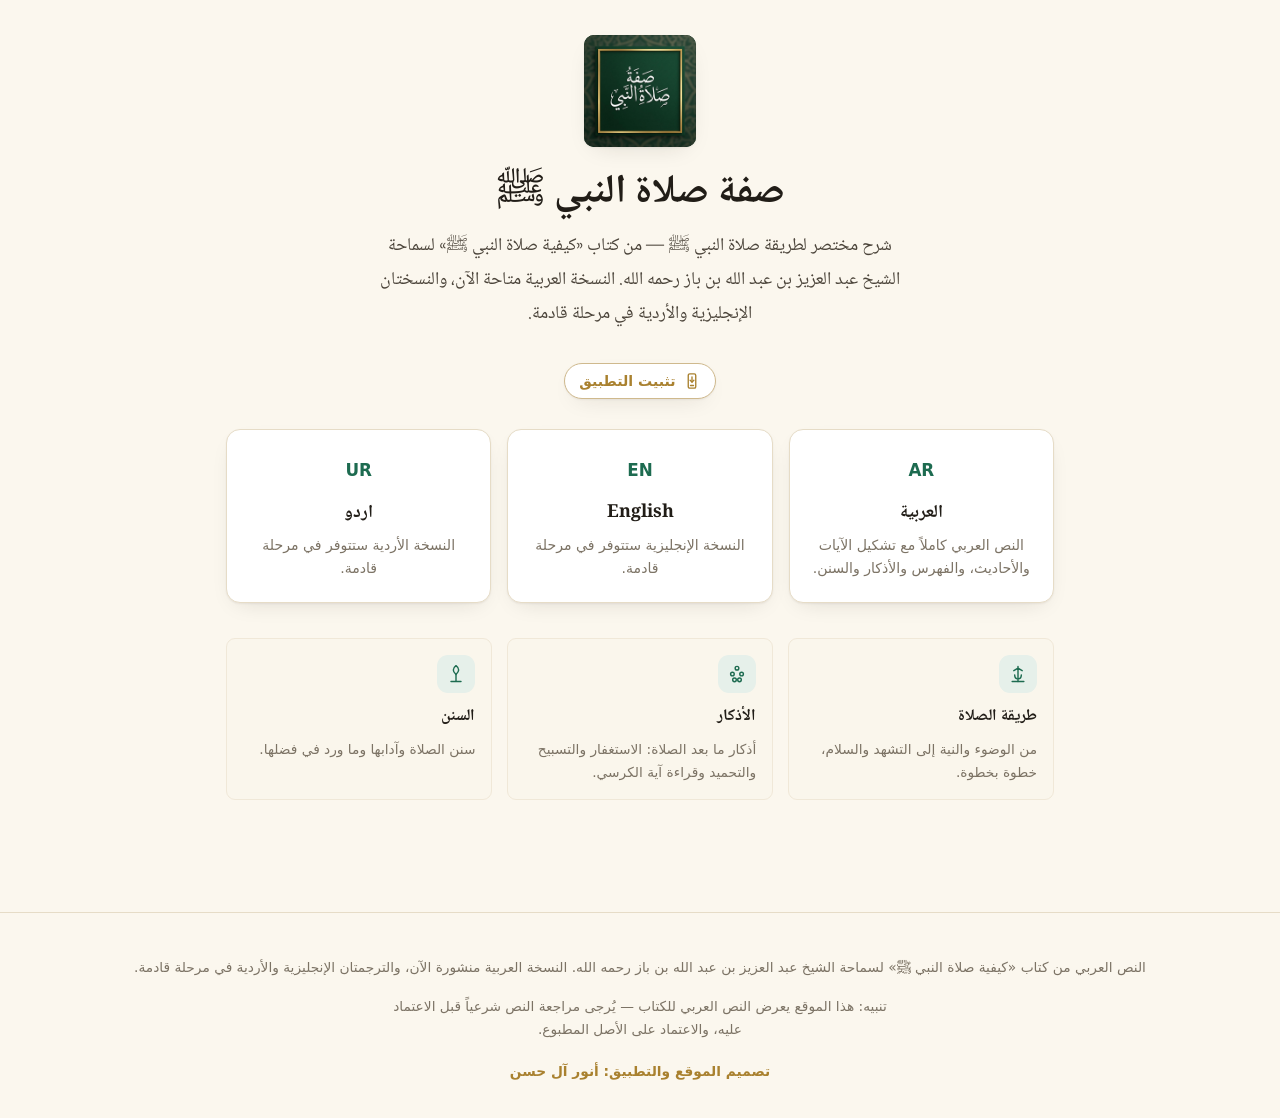
==== commit 81c1e1a4: "Add app install controls and designer credit (v2.2.0)" ====
--- a/index.html
+++ b/index.html
@@ -12,8 +12,8 @@
 <script>
 (function(){try{var t=localStorage.getItem("salat.theme");if(t!=="dark"&&t!=="light"){t=(window.matchMedia&&window.matchMedia("(prefers-color-scheme: dark)").matches)?"dark":"light";}document.documentElement.setAttribute("data-theme",t);var s=parseFloat(localStorage.getItem("salat.scale"));if(s>=0.85&&s<=1.35)document.documentElement.style.setProperty("--scale",s);}catch(e){}})();
 </script>
-<link rel="stylesheet" href="assets/css/fonts.css?v=2.0.0">
-<link rel="stylesheet" href="assets/css/style.css?v=2.0.0">
+<link rel="stylesheet" href="assets/css/fonts.css?v=2.2.0">
+<link rel="stylesheet" href="assets/css/style.css?v=2.2.0">
 <link rel="manifest" href="manifest.webmanifest">
 <link rel="apple-touch-icon" sizes="180x180" href="assets/img/apple-touch-icon.png">
 <meta name="theme-color" content="#1D6B50">
@@ -50,6 +50,13 @@
   </div>
   <h1>صفة صلاة النبي ﷺ</h1>
   <p class="sub">شرح مختصر لطريقة صلاة النبي ﷺ — من كتاب «كيفية صلاة النبي ﷺ» لسماحة الشيخ عبد العزيز بن عبد الله بن باز رحمه الله. النسخة العربية متاحة الآن، والنسختان الإنجليزية والأردية في مرحلة قادمة.</p>
+
+  <p class="install-line">
+    <button class="install-cta" type="button" data-install aria-label="تثبيت التطبيق" title="تثبيت التطبيق">
+      <svg viewBox="0 0 24 24" fill="none" stroke="currentColor" stroke-width="1.8" stroke-linecap="round" stroke-linejoin="round"><rect x="7" y="2.5" width="10" height="19" rx="2"/><path d="M12 6.5v7"/><path d="m9.5 11 2.5 2.5L14.5 11"/><path d="M10 18h4"/></svg>
+      <span>تثبيت التطبيق</span>
+    </button>
+  </p>
 
   <div class="lang-cards">
     <a class="lang-card" href="ar/" hreflang="ar" lang="ar">
@@ -91,9 +98,10 @@
 <footer class="site-footer">
   <p>النص العربي من كتاب «كيفية صلاة النبي ﷺ» لسماحة الشيخ عبد العزيز بن عبد الله بن باز رحمه الله. النسخة العربية منشورة الآن، والترجمتان الإنجليزية والأردية في مرحلة قادمة.</p>
   <p class="disclaimer">تنبيه: هذا الموقع يعرض النص العربي للكتاب — يُرجى مراجعة النص شرعياً قبل الاعتماد عليه، والاعتماد على الأصل المطبوع.</p>
+  <p class="designer">تصميم الموقع والتطبيق: <strong>أنور آل حسن</strong></p>
 </footer>
 <div class="toast" id="toast" role="status" aria-live="polite"></div>
-<script src="assets/js/app.js?v=2.0.0"></script>
+<script src="assets/js/app.js?v=2.2.0"></script>
 <script>
 if ("serviceWorker" in navigator) {
   window.addEventListener("load", function () {
--- a/assets/css/style.css
+++ b/assets/css/style.css
@@ -52,6 +52,7 @@
 }
 
 * { box-sizing: border-box; }
+[hidden] { display: none !important; }
 
 html {
   font-size: calc(100% * var(--scale));
@@ -163,6 +164,19 @@
 .icon-btn:hover { color: var(--accent); border-color: var(--accent); }
 .icon-btn svg { width: 17px; height: 17px; }
 .icon-btn .lbl { font-size: .78rem; font-weight: 700; }
+.icon-btn.install-btn { color: var(--gold); border-color: color-mix(in srgb, var(--gold) 34%, var(--line)); }
+.icon-btn.install-btn:hover { color: var(--accent); border-color: var(--accent); }
+
+.install-line { margin: 0 0 1.5rem; }
+.install-cta {
+  display: inline-flex; align-items: center; gap: .45rem;
+  padding: .5rem .9rem; border: 1px solid color-mix(in srgb, var(--gold) 38%, var(--line));
+  border-radius: 999px; background: var(--surface); color: var(--gold);
+  font-family: var(--font-ui); font-size: .88rem; font-weight: 700;
+  cursor: pointer; box-shadow: var(--shadow);
+}
+.install-cta:hover { color: var(--accent); border-color: var(--accent); background: var(--surface-2); }
+.install-cta svg { width: 18px; height: 18px; flex: none; }
 
 /* ---------------- Layout ---------------- */
 .layout {
@@ -231,7 +245,7 @@
   background: var(--accent-soft); color: var(--accent); margin-bottom: .65rem;
 }
 .card .ic svg { width: 22px; height: 22px; }
-.card h3 { margin: 0 0 .25rem; font-size: 1.06rem; }
+.card h2 { margin: 0 0 .25rem; font-size: 1.06rem; }
 .card p { margin: 0; color: var(--muted); font-size: .9rem; font-family: var(--font-ui); }
 
 section.chapter { margin-bottom: 2.2rem; scroll-margin-top: 5.5rem; }
@@ -303,6 +317,7 @@
 .prose .explain-list li:last-child { margin-bottom: 0; }
 .prose .explain-list li::marker { color: var(--gold); }
 .prose .explain-list strong { color: var(--ink); }
+.prose .explain .ref { color: var(--muted); font-family: var(--font-ui); font-size: .84em; text-align: start; }
 .prose .dua-list {
   margin: .25rem 0 1rem;
   padding-inline-start: 1.35rem;
@@ -416,6 +431,8 @@
 footer.site-footer a { color: var(--ink-soft); }
 @media (min-width: 1000px) { footer.site-footer { padding-bottom: 2rem; } }
 footer.site-footer .disclaimer { max-width: 60ch; margin: .6rem auto 0; line-height: 1.7; }
+footer.site-footer .designer { margin: 1rem auto 0; color: var(--gold); font-weight: 700; }
+footer.site-footer .designer strong { color: var(--gold); font-weight: 800; }
 
 /* toast */
 .toast {
@@ -466,7 +483,7 @@
     --accent: #000; --gold: #000; --accent-soft: #fff; --gold-soft: #fff;
   }
   html { font-size: 12pt; }
-  .site-header, .side, .mobile-bar, .mobile-index, .backdrop, .toast, .search-box, .card-grid, .skip-link, .lang-switch, .tools { display: none !important; }
+  .site-header, .side, .mobile-bar, .mobile-index, .backdrop, .toast, .search-box, .card-grid, .skip-link, .lang-switch, .tools, .install-line { display: none !important; }
   .layout { display: block; padding: 0; max-width: none; }
   body { background: #fff; color: #000; }
   .banner { border: 0; box-shadow: none; margin-bottom: 1rem; }
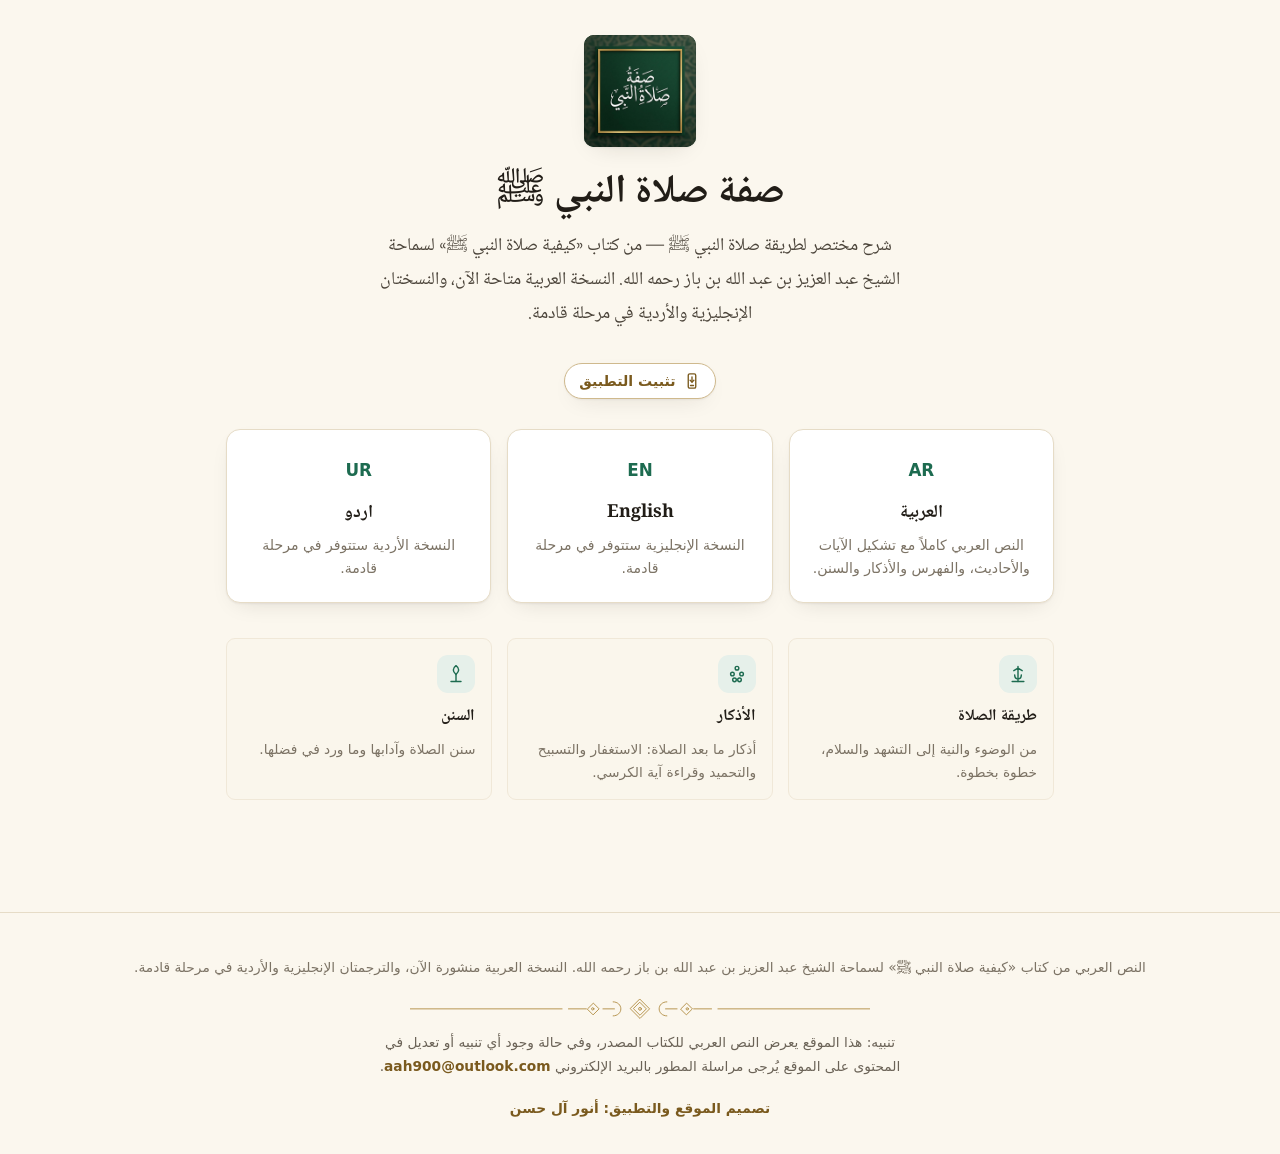
==== commit 4f712897: "Update contact disclaimer and add Islamic divider (v2.3.0)" ====
--- a/index.html
+++ b/index.html
@@ -12,8 +12,8 @@
 <script>
 (function(){try{var t=localStorage.getItem("salat.theme");if(t!=="dark"&&t!=="light"){t=(window.matchMedia&&window.matchMedia("(prefers-color-scheme: dark)").matches)?"dark":"light";}document.documentElement.setAttribute("data-theme",t);var s=parseFloat(localStorage.getItem("salat.scale"));if(s>=0.85&&s<=1.35)document.documentElement.style.setProperty("--scale",s);}catch(e){}})();
 </script>
-<link rel="stylesheet" href="assets/css/fonts.css?v=2.2.0">
-<link rel="stylesheet" href="assets/css/style.css?v=2.2.0">
+<link rel="stylesheet" href="assets/css/fonts.css?v=2.3.0">
+<link rel="stylesheet" href="assets/css/style.css?v=2.3.0">
 <link rel="manifest" href="manifest.webmanifest">
 <link rel="apple-touch-icon" sizes="180x180" href="assets/img/apple-touch-icon.png">
 <meta name="theme-color" content="#1D6B50">
@@ -97,11 +97,12 @@
 
 <footer class="site-footer">
   <p>النص العربي من كتاب «كيفية صلاة النبي ﷺ» لسماحة الشيخ عبد العزيز بن عبد الله بن باز رحمه الله. النسخة العربية منشورة الآن، والترجمتان الإنجليزية والأردية في مرحلة قادمة.</p>
-  <p class="disclaimer">تنبيه: هذا الموقع يعرض النص العربي للكتاب — يُرجى مراجعة النص شرعياً قبل الاعتماد عليه، والاعتماد على الأصل المطبوع.</p>
+  <div class="islamic-rule" aria-hidden="true"><svg viewBox="0 0 720 34" preserveAspectRatio="xMidYMid meet" fill="none" stroke="currentColor" stroke-width="1.4" stroke-linecap="round" stroke-linejoin="round" focusable="false"><path d="M0 17h238M482 17h238"/><path d="M248 17h28M444 17h28"/><path d="M278 17l9-9 9 9-9 9zM424 17l9-9 9 9-9 9z"/><path d="M302 17h18M400 17h18"/><path d="M360 2l15 15-15 15-15-15z"/><path d="M360 7l10 10-10 10-10-10z"/><circle cx="360" cy="17" r="2.2"/><circle cx="286" cy="17" r="1.8"/><circle cx="434" cy="17" r="1.8"/><path d="M318 6c7 0 12 5 12 11s-5 11-12 11M402 6c-7 0-12 5-12 11s5 11 12 11"/></svg></div>
+  <p class="disclaimer">تنبيه: هذا الموقع يعرض النص العربي للكتاب المصدر، وفي حالة وجود أي تنبيه أو تعديل في المحتوى على الموقع يُرجى مراسلة المطور بالبريد الإلكتروني <a href="mailto:aah900@outlook.com" dir="ltr">aah900@outlook.com</a>.</p>
   <p class="designer">تصميم الموقع والتطبيق: <strong>أنور آل حسن</strong></p>
 </footer>
 <div class="toast" id="toast" role="status" aria-live="polite"></div>
-<script src="assets/js/app.js?v=2.2.0"></script>
+<script src="assets/js/app.js?v=2.3.0"></script>
 <script>
 if ("serviceWorker" in navigator) {
   window.addEventListener("load", function () {
--- a/assets/css/style.css
+++ b/assets/css/style.css
@@ -17,6 +17,7 @@
   --accent: #1D6B50;
   --accent-soft: #E6F0EA;
   --gold: #A9812F;
+  --gold-strong: #7A5A1E;
   --gold-soft: #F6EEDA;
   --shadow: 0 1px 2px rgba(33,29,23,.05), 0 8px 24px -12px rgba(33,29,23,.18);
   --radius: 14px;
@@ -47,6 +48,7 @@
   --accent: #74C7A0;
   --accent-soft: #1B2E27;
   --gold: #D9B96C;
+  --gold-strong: #D9B96C;
   --gold-soft: #2E2718;
   --shadow: 0 1px 2px rgba(0,0,0,.3), 0 12px 30px -14px rgba(0,0,0,.7);
 }
@@ -164,14 +166,14 @@
 .icon-btn:hover { color: var(--accent); border-color: var(--accent); }
 .icon-btn svg { width: 17px; height: 17px; }
 .icon-btn .lbl { font-size: .78rem; font-weight: 700; }
-.icon-btn.install-btn { color: var(--gold); border-color: color-mix(in srgb, var(--gold) 34%, var(--line)); }
+.icon-btn.install-btn { color: var(--gold-strong); border-color: color-mix(in srgb, var(--gold) 34%, var(--line)); }
 .icon-btn.install-btn:hover { color: var(--accent); border-color: var(--accent); }
 
 .install-line { margin: 0 0 1.5rem; }
 .install-cta {
   display: inline-flex; align-items: center; gap: .45rem;
   padding: .5rem .9rem; border: 1px solid color-mix(in srgb, var(--gold) 38%, var(--line));
-  border-radius: 999px; background: var(--surface); color: var(--gold);
+  border-radius: 999px; background: var(--surface); color: var(--gold-strong);
   font-family: var(--font-ui); font-size: .88rem; font-weight: 700;
   cursor: pointer; box-shadow: var(--shadow);
 }
@@ -430,9 +432,13 @@
 }
 footer.site-footer a { color: var(--ink-soft); }
 @media (min-width: 1000px) { footer.site-footer { padding-bottom: 2rem; } }
-footer.site-footer .disclaimer { max-width: 60ch; margin: .6rem auto 0; line-height: 1.7; }
-footer.site-footer .designer { margin: 1rem auto 0; color: var(--gold); font-weight: 700; }
-footer.site-footer .designer strong { color: var(--gold); font-weight: 800; }
+footer.site-footer .disclaimer { max-width: 60ch; margin: .6rem auto 0; line-height: 1.7; color: var(--muted-strong); }
+footer.site-footer .disclaimer a { color: var(--gold-strong); font-weight: 700; text-decoration: none; }
+footer.site-footer .disclaimer a:hover { text-decoration: underline; }
+footer.site-footer .designer { margin: 1rem auto 0; color: var(--gold-strong); font-weight: 700; }
+footer.site-footer .designer strong { color: var(--gold-strong); font-weight: 800; }
+.islamic-rule { display: flex; justify-content: center; margin: 1.1rem auto .7rem; color: var(--gold); opacity: .9; }
+.islamic-rule svg { width: min(100%, 460px); height: auto; display: block; }
 
 /* toast */
 .toast {
@@ -480,7 +486,7 @@
   :root, html[data-theme="dark"] {
     --bg: #fff; --bg-soft: #fff; --surface: #fff; --surface-2: #fff;
     --ink: #000; --ink-soft: #222; --muted: #444; --line: #ccc; --line-soft: #ddd;
-    --accent: #000; --gold: #000; --accent-soft: #fff; --gold-soft: #fff;
+    --accent: #000; --gold: #000; --gold-strong: #000; --accent-soft: #fff; --gold-soft: #fff;
   }
   html { font-size: 12pt; }
   .site-header, .side, .mobile-bar, .mobile-index, .backdrop, .toast, .search-box, .card-grid, .skip-link, .lang-switch, .tools, .install-line { display: none !important; }
@@ -507,6 +513,8 @@
   a { color: #000; text-decoration: none; }
   .hero { box-shadow: none; border: 1px solid #ccc; background: #fff; }
   .hero .eyebrow, .hero .tag { color: #000; }
+  .islamic-rule { color: #000; opacity: 1; }
+  footer.site-footer .disclaimer a { color: #000; }
 }
 
 @media (prefers-reduced-motion: reduce) {
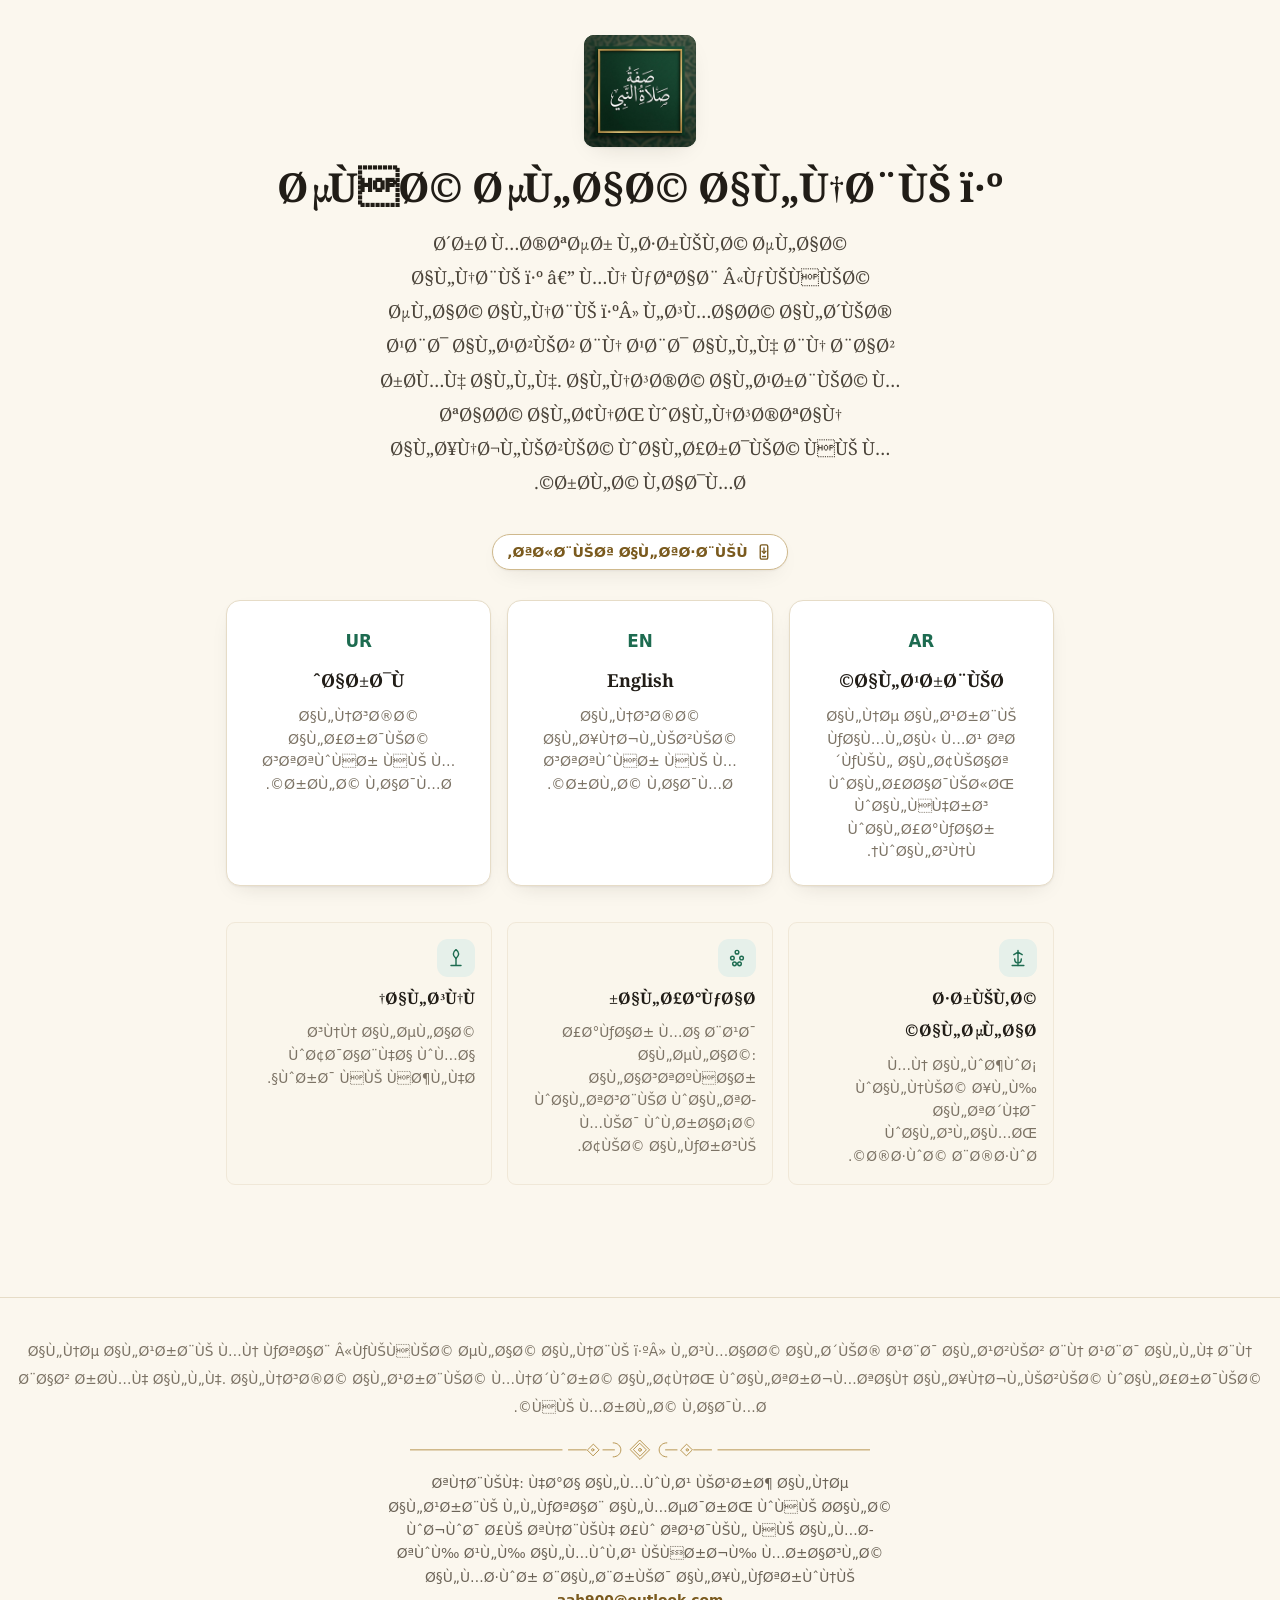
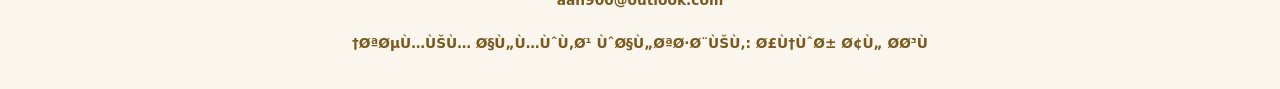
==== commit 047f67b4: "Polish contact email layout and bump cache (v2.3.1)" ====
--- a/index.html
+++ b/index.html
@@ -1,10 +1,10 @@
-<!DOCTYPE html>
+﻿<!DOCTYPE html>
 <html lang="ar" dir="rtl" data-theme="light">
 <head>
 <meta charset="utf-8">
 <meta name="viewport" content="width=device-width, initial-scale=1, viewport-fit=cover">
-<title>صفة صلاة النبي ﷺ — طريقة الصلاة والأذكار والسنن</title>
-<meta name="description" content="صفة صلاة النبي ﷺ — النص العربي الكامل لطريقة الصلاة والأذكار والسنن، من كتاب «كيفية صلاة النبي ﷺ» لسماحة الشيخ عبد العزيز بن عبد الله بن باز رحمه الله.">
+<title>ØµÙØ© ØµÙ„Ø§Ø© Ø§Ù„Ù†Ø¨ÙŠ ï·º â€” Ø·Ø±ÙŠÙ‚Ø© Ø§Ù„ØµÙ„Ø§Ø© ÙˆØ§Ù„Ø£Ø°ÙƒØ§Ø± ÙˆØ§Ù„Ø³Ù†Ù†</title>
+<meta name="description" content="ØµÙØ© ØµÙ„Ø§Ø© Ø§Ù„Ù†Ø¨ÙŠ ï·º â€” Ø§Ù„Ù†Øµ Ø§Ù„Ø¹Ø±Ø¨ÙŠ Ø§Ù„ÙƒØ§Ù…Ù„ Ù„Ø·Ø±ÙŠÙ‚Ø© Ø§Ù„ØµÙ„Ø§Ø© ÙˆØ§Ù„Ø£Ø°ÙƒØ§Ø± ÙˆØ§Ù„Ø³Ù†Ù†ØŒ Ù…Ù† ÙƒØªØ§Ø¨ Â«ÙƒÙŠÙÙŠØ© ØµÙ„Ø§Ø© Ø§Ù„Ù†Ø¨ÙŠ ï·ºÂ» Ù„Ø³Ù…Ø§Ø­Ø© Ø§Ù„Ø´ÙŠØ® Ø¹Ø¨Ø¯ Ø§Ù„Ø¹Ø²ÙŠØ² Ø¨Ù† Ø¹Ø¨Ø¯ Ø§Ù„Ù„Ù‡ Ø¨Ù† Ø¨Ø§Ø² Ø±Ø­Ù…Ù‡ Ø§Ù„Ù„Ù‡.">
 <link rel="canonical" href="https://anwar8900.github.io/sifat-salah-al-nabi/">
 <link rel="alternate" hreflang="ar" href="https://anwar8900.github.io/sifat-salah-al-nabi/">
 <link rel="alternate" hreflang="x-default" href="https://anwar8900.github.io/sifat-salah-al-nabi/">
@@ -12,8 +12,8 @@
 <script>
 (function(){try{var t=localStorage.getItem("salat.theme");if(t!=="dark"&&t!=="light"){t=(window.matchMedia&&window.matchMedia("(prefers-color-scheme: dark)").matches)?"dark":"light";}document.documentElement.setAttribute("data-theme",t);var s=parseFloat(localStorage.getItem("salat.scale"));if(s>=0.85&&s<=1.35)document.documentElement.style.setProperty("--scale",s);}catch(e){}})();
 </script>
-<link rel="stylesheet" href="assets/css/fonts.css?v=2.3.0">
-<link rel="stylesheet" href="assets/css/style.css?v=2.3.0">
+<link rel="stylesheet" href="assets/css/fonts.css?v=2.3.1">
+<link rel="stylesheet" href="assets/css/style.css?v=2.3.1">
 <link rel="manifest" href="manifest.webmanifest">
 <link rel="apple-touch-icon" sizes="180x180" href="assets/img/apple-touch-icon.png">
 <meta name="theme-color" content="#1D6B50">
@@ -48,61 +48,61 @@
   <div class="mark-lg">
     <img src="assets/img/logo-256.png" alt="" width="256" height="256" fetchpriority="high" decoding="async">
   </div>
-  <h1>صفة صلاة النبي ﷺ</h1>
-  <p class="sub">شرح مختصر لطريقة صلاة النبي ﷺ — من كتاب «كيفية صلاة النبي ﷺ» لسماحة الشيخ عبد العزيز بن عبد الله بن باز رحمه الله. النسخة العربية متاحة الآن، والنسختان الإنجليزية والأردية في مرحلة قادمة.</p>
+  <h1>ØµÙØ© ØµÙ„Ø§Ø© Ø§Ù„Ù†Ø¨ÙŠ ï·º</h1>
+  <p class="sub">Ø´Ø±Ø­ Ù…Ø®ØªØµØ± Ù„Ø·Ø±ÙŠÙ‚Ø© ØµÙ„Ø§Ø© Ø§Ù„Ù†Ø¨ÙŠ ï·º â€” Ù…Ù† ÙƒØªØ§Ø¨ Â«ÙƒÙŠÙÙŠØ© ØµÙ„Ø§Ø© Ø§Ù„Ù†Ø¨ÙŠ ï·ºÂ» Ù„Ø³Ù…Ø§Ø­Ø© Ø§Ù„Ø´ÙŠØ® Ø¹Ø¨Ø¯ Ø§Ù„Ø¹Ø²ÙŠØ² Ø¨Ù† Ø¹Ø¨Ø¯ Ø§Ù„Ù„Ù‡ Ø¨Ù† Ø¨Ø§Ø² Ø±Ø­Ù…Ù‡ Ø§Ù„Ù„Ù‡. Ø§Ù„Ù†Ø³Ø®Ø© Ø§Ù„Ø¹Ø±Ø¨ÙŠØ© Ù…ØªØ§Ø­Ø© Ø§Ù„Ø¢Ù†ØŒ ÙˆØ§Ù„Ù†Ø³Ø®ØªØ§Ù† Ø§Ù„Ø¥Ù†Ø¬Ù„ÙŠØ²ÙŠØ© ÙˆØ§Ù„Ø£Ø±Ø¯ÙŠØ© ÙÙŠ Ù…Ø±Ø­Ù„Ø© Ù‚Ø§Ø¯Ù…Ø©.</p>
 
   <p class="install-line">
-    <button class="install-cta" type="button" data-install aria-label="تثبيت التطبيق" title="تثبيت التطبيق">
+    <button class="install-cta" type="button" data-install aria-label="ØªØ«Ø¨ÙŠØª Ø§Ù„ØªØ·Ø¨ÙŠÙ‚" title="ØªØ«Ø¨ÙŠØª Ø§Ù„ØªØ·Ø¨ÙŠÙ‚">
       <svg viewBox="0 0 24 24" fill="none" stroke="currentColor" stroke-width="1.8" stroke-linecap="round" stroke-linejoin="round"><rect x="7" y="2.5" width="10" height="19" rx="2"/><path d="M12 6.5v7"/><path d="m9.5 11 2.5 2.5L14.5 11"/><path d="M10 18h4"/></svg>
-      <span>تثبيت التطبيق</span>
+      <span>ØªØ«Ø¨ÙŠØª Ø§Ù„ØªØ·Ø¨ÙŠÙ‚</span>
     </button>
   </p>
 
   <div class="lang-cards">
     <a class="lang-card" href="ar/" hreflang="ar" lang="ar">
       <span class="code">AR</span>
-      <div class="nm">العربية</div>
-      <div class="ds">النص العربي كاملاً مع تشكيل الآيات والأحاديث، والفهرس والأذكار والسنن.</div>
+      <div class="nm">Ø§Ù„Ø¹Ø±Ø¨ÙŠØ©</div>
+      <div class="ds">Ø§Ù„Ù†Øµ Ø§Ù„Ø¹Ø±Ø¨ÙŠ ÙƒØ§Ù…Ù„Ø§Ù‹ Ù…Ø¹ ØªØ´ÙƒÙŠÙ„ Ø§Ù„Ø¢ÙŠØ§Øª ÙˆØ§Ù„Ø£Ø­Ø§Ø¯ÙŠØ«ØŒ ÙˆØ§Ù„ÙÙ‡Ø±Ø³ ÙˆØ§Ù„Ø£Ø°ÙƒØ§Ø± ÙˆØ§Ù„Ø³Ù†Ù†.</div>
     </a>
-    <a class="lang-card soon" href="#" data-soon="سوف يتم في مرحلة قادمة" aria-disabled="true">
+    <a class="lang-card soon" href="#" data-soon="Ø³ÙˆÙ ÙŠØªÙ… ÙÙŠ Ù…Ø±Ø­Ù„Ø© Ù‚Ø§Ø¯Ù…Ø©" aria-disabled="true">
       <span class="code">EN</span>
       <div class="nm" lang="en">English</div>
-      <div class="ds">النسخة الإنجليزية ستتوفر في مرحلة قادمة.</div>
+      <div class="ds">Ø§Ù„Ù†Ø³Ø®Ø© Ø§Ù„Ø¥Ù†Ø¬Ù„ÙŠØ²ÙŠØ© Ø³ØªØªÙˆÙØ± ÙÙŠ Ù…Ø±Ø­Ù„Ø© Ù‚Ø§Ø¯Ù…Ø©.</div>
     </a>
-    <a class="lang-card soon" href="#" data-soon="سوف يتم في مرحلة قادمة" aria-disabled="true">
+    <a class="lang-card soon" href="#" data-soon="Ø³ÙˆÙ ÙŠØªÙ… ÙÙŠ Ù…Ø±Ø­Ù„Ø© Ù‚Ø§Ø¯Ù…Ø©" aria-disabled="true">
       <span class="code">UR</span>
-      <div class="nm" lang="ur">اردو</div>
-      <div class="ds">النسخة الأردية ستتوفر في مرحلة قادمة.</div>
+      <div class="nm" lang="ur">Ø§Ø±Ø¯Ùˆ</div>
+      <div class="ds">Ø§Ù„Ù†Ø³Ø®Ø© Ø§Ù„Ø£Ø±Ø¯ÙŠØ© Ø³ØªØªÙˆÙØ± ÙÙŠ Ù…Ø±Ø­Ù„Ø© Ù‚Ø§Ø¯Ù…Ø©.</div>
     </a>
   </div>
 
   <div class="pillars">
     <div class="pillar">
       <span class="ic"><svg viewBox="0 0 24 24" fill="none" stroke="currentColor" stroke-width="1.7" stroke-linecap="round" stroke-linejoin="round"><path d="M12 3v18M7 8l5-3 5 3M8 13c0 3 1.6 5 4 5s4-2 4-5"/><path d="M5 21h14"/></svg></span>
-      <h2>طريقة الصلاة</h2>
-      <p>من الوضوء والنية إلى التشهد والسلام، خطوة بخطوة.</p>
+      <h2>Ø·Ø±ÙŠÙ‚Ø© Ø§Ù„ØµÙ„Ø§Ø©</h2>
+      <p>Ù…Ù† Ø§Ù„ÙˆØ¶ÙˆØ¡ ÙˆØ§Ù„Ù†ÙŠØ© Ø¥Ù„Ù‰ Ø§Ù„ØªØ´Ù‡Ø¯ ÙˆØ§Ù„Ø³Ù„Ø§Ù…ØŒ Ø®Ø·ÙˆØ© Ø¨Ø®Ø·ÙˆØ©.</p>
     </div>
     <div class="pillar">
       <span class="ic"><svg viewBox="0 0 24 24" fill="none" stroke="currentColor" stroke-width="1.7" stroke-linecap="round"><circle cx="12" cy="5" r="2.2"/><circle cx="6.5" cy="12" r="2.2"/><circle cx="17.5" cy="12" r="2.2"/><circle cx="9" cy="19" r="2.2"/><circle cx="15" cy="19" r="2.2"/></svg></span>
-      <h2>الأذكار</h2>
-      <p>أذكار ما بعد الصلاة: الاستغفار والتسبيح والتحميد وقراءة آية الكرسي.</p>
+      <h2>Ø§Ù„Ø£Ø°ÙƒØ§Ø±</h2>
+      <p>Ø£Ø°ÙƒØ§Ø± Ù…Ø§ Ø¨Ø¹Ø¯ Ø§Ù„ØµÙ„Ø§Ø©: Ø§Ù„Ø§Ø³ØªØºÙØ§Ø± ÙˆØ§Ù„ØªØ³Ø¨ÙŠØ­ ÙˆØ§Ù„ØªØ­Ù…ÙŠØ¯ ÙˆÙ‚Ø±Ø§Ø¡Ø© Ø¢ÙŠØ© Ø§Ù„ÙƒØ±Ø³ÙŠ.</p>
     </div>
     <div class="pillar">
       <span class="ic"><svg viewBox="0 0 24 24" fill="none" stroke="currentColor" stroke-width="1.7" stroke-linecap="round" stroke-linejoin="round"><path d="M12 2c2.2 1.6 3.2 3.3 3.2 5.3S13.6 11 12 12.6C10.4 11 8.8 9.7 8.8 7.3S9.8 3.6 12 2z"/><path d="M12 12.6V21M6 21h12"/></svg></span>
-      <h2>السنن</h2>
-      <p>سنن الصلاة وآدابها وما ورد في فضلها.</p>
+      <h2>Ø§Ù„Ø³Ù†Ù†</h2>
+      <p>Ø³Ù†Ù† Ø§Ù„ØµÙ„Ø§Ø© ÙˆØ¢Ø¯Ø§Ø¨Ù‡Ø§ ÙˆÙ…Ø§ ÙˆØ±Ø¯ ÙÙŠ ÙØ¶Ù„Ù‡Ø§.</p>
     </div>
   </div>
 </main>
 
 <footer class="site-footer">
-  <p>النص العربي من كتاب «كيفية صلاة النبي ﷺ» لسماحة الشيخ عبد العزيز بن عبد الله بن باز رحمه الله. النسخة العربية منشورة الآن، والترجمتان الإنجليزية والأردية في مرحلة قادمة.</p>
+  <p>Ø§Ù„Ù†Øµ Ø§Ù„Ø¹Ø±Ø¨ÙŠ Ù…Ù† ÙƒØªØ§Ø¨ Â«ÙƒÙŠÙÙŠØ© ØµÙ„Ø§Ø© Ø§Ù„Ù†Ø¨ÙŠ ï·ºÂ» Ù„Ø³Ù…Ø§Ø­Ø© Ø§Ù„Ø´ÙŠØ® Ø¹Ø¨Ø¯ Ø§Ù„Ø¹Ø²ÙŠØ² Ø¨Ù† Ø¹Ø¨Ø¯ Ø§Ù„Ù„Ù‡ Ø¨Ù† Ø¨Ø§Ø² Ø±Ø­Ù…Ù‡ Ø§Ù„Ù„Ù‡. Ø§Ù„Ù†Ø³Ø®Ø© Ø§Ù„Ø¹Ø±Ø¨ÙŠØ© Ù…Ù†Ø´ÙˆØ±Ø© Ø§Ù„Ø¢Ù†ØŒ ÙˆØ§Ù„ØªØ±Ø¬Ù…ØªØ§Ù† Ø§Ù„Ø¥Ù†Ø¬Ù„ÙŠØ²ÙŠØ© ÙˆØ§Ù„Ø£Ø±Ø¯ÙŠØ© ÙÙŠ Ù…Ø±Ø­Ù„Ø© Ù‚Ø§Ø¯Ù…Ø©.</p>
   <div class="islamic-rule" aria-hidden="true"><svg viewBox="0 0 720 34" preserveAspectRatio="xMidYMid meet" fill="none" stroke="currentColor" stroke-width="1.4" stroke-linecap="round" stroke-linejoin="round" focusable="false"><path d="M0 17h238M482 17h238"/><path d="M248 17h28M444 17h28"/><path d="M278 17l9-9 9 9-9 9zM424 17l9-9 9 9-9 9z"/><path d="M302 17h18M400 17h18"/><path d="M360 2l15 15-15 15-15-15z"/><path d="M360 7l10 10-10 10-10-10z"/><circle cx="360" cy="17" r="2.2"/><circle cx="286" cy="17" r="1.8"/><circle cx="434" cy="17" r="1.8"/><path d="M318 6c7 0 12 5 12 11s-5 11-12 11M402 6c-7 0-12 5-12 11s5 11 12 11"/></svg></div>
-  <p class="disclaimer">تنبيه: هذا الموقع يعرض النص العربي للكتاب المصدر، وفي حالة وجود أي تنبيه أو تعديل في المحتوى على الموقع يُرجى مراسلة المطور بالبريد الإلكتروني <a href="mailto:aah900@outlook.com" dir="ltr">aah900@outlook.com</a>.</p>
-  <p class="designer">تصميم الموقع والتطبيق: <strong>أنور آل حسن</strong></p>
+  <p class="disclaimer">ØªÙ†Ø¨ÙŠÙ‡: Ù‡Ø°Ø§ Ø§Ù„Ù…ÙˆÙ‚Ø¹ ÙŠØ¹Ø±Ø¶ Ø§Ù„Ù†Øµ Ø§Ù„Ø¹Ø±Ø¨ÙŠ Ù„Ù„ÙƒØªØ§Ø¨ Ø§Ù„Ù…ØµØ¯Ø±ØŒ ÙˆÙÙŠ Ø­Ø§Ù„Ø© ÙˆØ¬ÙˆØ¯ Ø£ÙŠ ØªÙ†Ø¨ÙŠÙ‡ Ø£Ùˆ ØªØ¹Ø¯ÙŠÙ„ ÙÙŠ Ø§Ù„Ù…Ø­ØªÙˆÙ‰ Ø¹Ù„Ù‰ Ø§Ù„Ù…ÙˆÙ‚Ø¹ ÙŠÙØ±Ø¬Ù‰ Ù…Ø±Ø§Ø³Ù„Ø© Ø§Ù„Ù…Ø·ÙˆØ± Ø¨Ø§Ù„Ø¨Ø±ÙŠØ¯ Ø§Ù„Ø¥Ù„ÙƒØªØ±ÙˆÙ†ÙŠ <a href="mailto:aah900@outlook.com" dir="ltr">aah900@outlook.com</a></p>
+  <p class="designer">ØªØµÙ…ÙŠÙ… Ø§Ù„Ù…ÙˆÙ‚Ø¹ ÙˆØ§Ù„ØªØ·Ø¨ÙŠÙ‚: <strong>Ø£Ù†ÙˆØ± Ø¢Ù„ Ø­Ø³Ù†</strong></p>
 </footer>
 <div class="toast" id="toast" role="status" aria-live="polite"></div>
-<script src="assets/js/app.js?v=2.3.0"></script>
+<script src="assets/js/app.js?v=2.3.1"></script>
 <script>
 if ("serviceWorker" in navigator) {
   window.addEventListener("load", function () {
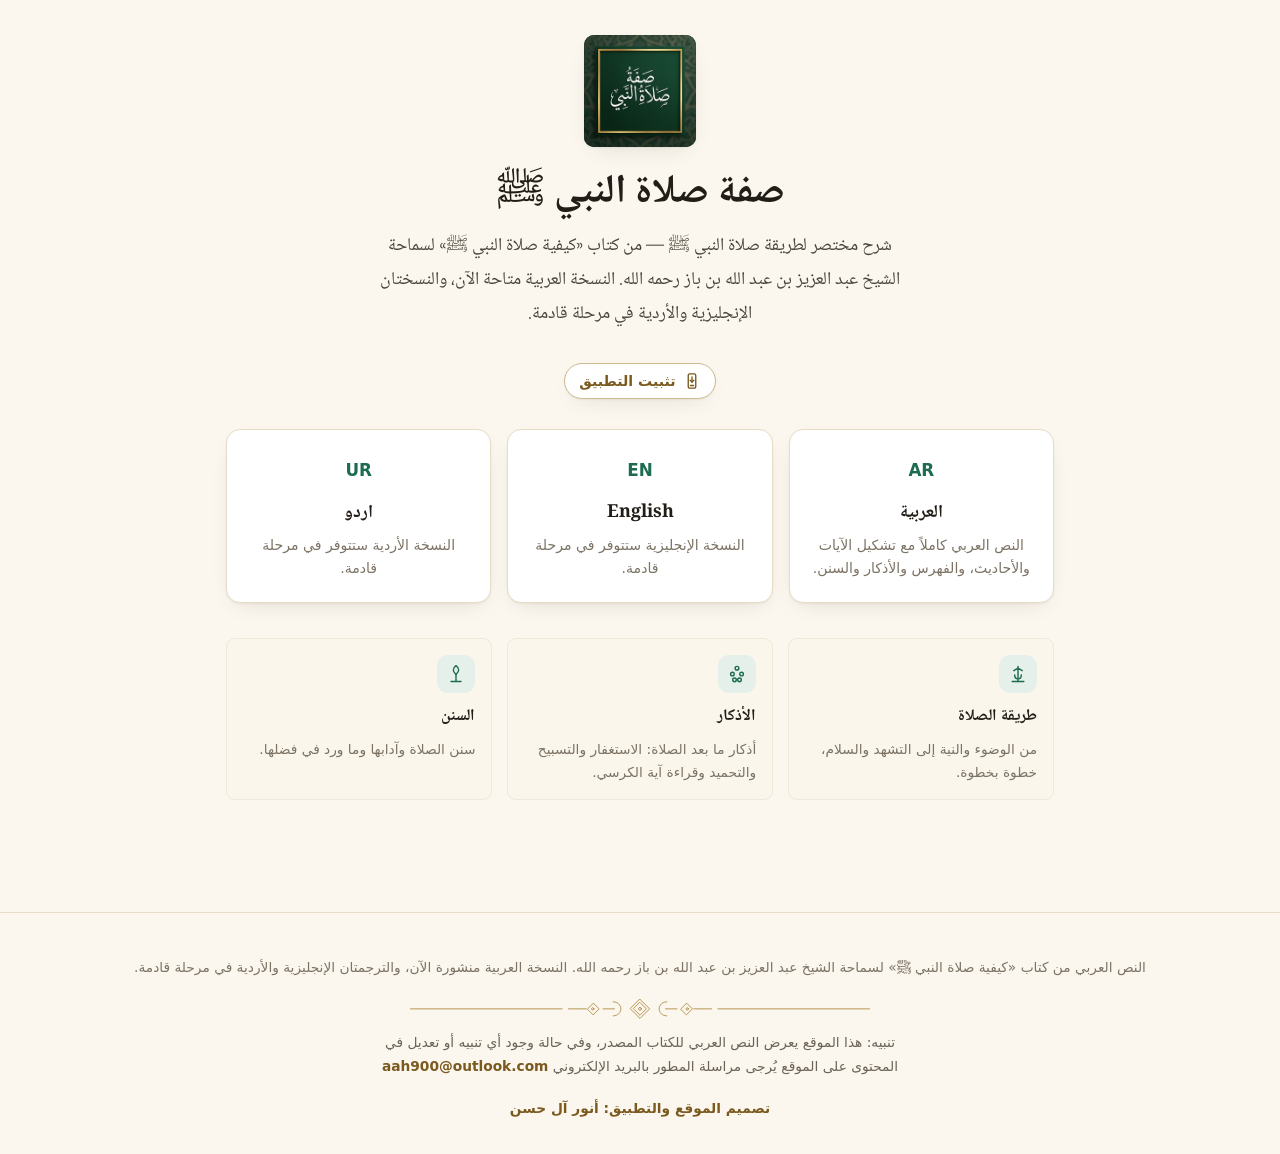
==== commit a48502d2: "Fix UTF-8 text corruption in landing page and 404 (v2.3.2)" ====
--- a/index.html
+++ b/index.html
@@ -1,10 +1,10 @@
-﻿<!DOCTYPE html>
+<!DOCTYPE html>
 <html lang="ar" dir="rtl" data-theme="light">
 <head>
 <meta charset="utf-8">
 <meta name="viewport" content="width=device-width, initial-scale=1, viewport-fit=cover">
-<title>ØµÙØ© ØµÙ„Ø§Ø© Ø§Ù„Ù†Ø¨ÙŠ ï·º â€” Ø·Ø±ÙŠÙ‚Ø© Ø§Ù„ØµÙ„Ø§Ø© ÙˆØ§Ù„Ø£Ø°ÙƒØ§Ø± ÙˆØ§Ù„Ø³Ù†Ù†</title>
-<meta name="description" content="ØµÙØ© ØµÙ„Ø§Ø© Ø§Ù„Ù†Ø¨ÙŠ ï·º â€” Ø§Ù„Ù†Øµ Ø§Ù„Ø¹Ø±Ø¨ÙŠ Ø§Ù„ÙƒØ§Ù…Ù„ Ù„Ø·Ø±ÙŠÙ‚Ø© Ø§Ù„ØµÙ„Ø§Ø© ÙˆØ§Ù„Ø£Ø°ÙƒØ§Ø± ÙˆØ§Ù„Ø³Ù†Ù†ØŒ Ù…Ù† ÙƒØªØ§Ø¨ Â«ÙƒÙŠÙÙŠØ© ØµÙ„Ø§Ø© Ø§Ù„Ù†Ø¨ÙŠ ï·ºÂ» Ù„Ø³Ù…Ø§Ø­Ø© Ø§Ù„Ø´ÙŠØ® Ø¹Ø¨Ø¯ Ø§Ù„Ø¹Ø²ÙŠØ² Ø¨Ù† Ø¹Ø¨Ø¯ Ø§Ù„Ù„Ù‡ Ø¨Ù† Ø¨Ø§Ø² Ø±Ø­Ù…Ù‡ Ø§Ù„Ù„Ù‡.">
+<title>صفة صلاة النبي ﷺ — طريقة الصلاة والأذكار والسنن</title>
+<meta name="description" content="صفة صلاة النبي ﷺ — النص العربي الكامل لطريقة الصلاة والأذكار والسنن، من كتاب «كيفية صلاة النبي ﷺ» لسماحة الشيخ عبد العزيز بن عبد الله بن باز رحمه الله.">
 <link rel="canonical" href="https://anwar8900.github.io/sifat-salah-al-nabi/">
 <link rel="alternate" hreflang="ar" href="https://anwar8900.github.io/sifat-salah-al-nabi/">
 <link rel="alternate" hreflang="x-default" href="https://anwar8900.github.io/sifat-salah-al-nabi/">
@@ -12,8 +12,8 @@
 <script>
 (function(){try{var t=localStorage.getItem("salat.theme");if(t!=="dark"&&t!=="light"){t=(window.matchMedia&&window.matchMedia("(prefers-color-scheme: dark)").matches)?"dark":"light";}document.documentElement.setAttribute("data-theme",t);var s=parseFloat(localStorage.getItem("salat.scale"));if(s>=0.85&&s<=1.35)document.documentElement.style.setProperty("--scale",s);}catch(e){}})();
 </script>
-<link rel="stylesheet" href="assets/css/fonts.css?v=2.3.1">
-<link rel="stylesheet" href="assets/css/style.css?v=2.3.1">
+<link rel="stylesheet" href="assets/css/fonts.css?v=2.3.2">
+<link rel="stylesheet" href="assets/css/style.css?v=2.3.2">
 <link rel="manifest" href="manifest.webmanifest">
 <link rel="apple-touch-icon" sizes="180x180" href="assets/img/apple-touch-icon.png">
 <meta name="theme-color" content="#1D6B50">
@@ -48,61 +48,61 @@
   <div class="mark-lg">
     <img src="assets/img/logo-256.png" alt="" width="256" height="256" fetchpriority="high" decoding="async">
   </div>
-  <h1>ØµÙØ© ØµÙ„Ø§Ø© Ø§Ù„Ù†Ø¨ÙŠ ï·º</h1>
-  <p class="sub">Ø´Ø±Ø­ Ù…Ø®ØªØµØ± Ù„Ø·Ø±ÙŠÙ‚Ø© ØµÙ„Ø§Ø© Ø§Ù„Ù†Ø¨ÙŠ ï·º â€” Ù…Ù† ÙƒØªØ§Ø¨ Â«ÙƒÙŠÙÙŠØ© ØµÙ„Ø§Ø© Ø§Ù„Ù†Ø¨ÙŠ ï·ºÂ» Ù„Ø³Ù…Ø§Ø­Ø© Ø§Ù„Ø´ÙŠØ® Ø¹Ø¨Ø¯ Ø§Ù„Ø¹Ø²ÙŠØ² Ø¨Ù† Ø¹Ø¨Ø¯ Ø§Ù„Ù„Ù‡ Ø¨Ù† Ø¨Ø§Ø² Ø±Ø­Ù…Ù‡ Ø§Ù„Ù„Ù‡. Ø§Ù„Ù†Ø³Ø®Ø© Ø§Ù„Ø¹Ø±Ø¨ÙŠØ© Ù…ØªØ§Ø­Ø© Ø§Ù„Ø¢Ù†ØŒ ÙˆØ§Ù„Ù†Ø³Ø®ØªØ§Ù† Ø§Ù„Ø¥Ù†Ø¬Ù„ÙŠØ²ÙŠØ© ÙˆØ§Ù„Ø£Ø±Ø¯ÙŠØ© ÙÙŠ Ù…Ø±Ø­Ù„Ø© Ù‚Ø§Ø¯Ù…Ø©.</p>
+  <h1>صفة صلاة النبي ﷺ</h1>
+  <p class="sub">شرح مختصر لطريقة صلاة النبي ﷺ — من كتاب «كيفية صلاة النبي ﷺ» لسماحة الشيخ عبد العزيز بن عبد الله بن باز رحمه الله. النسخة العربية متاحة الآن، والنسختان الإنجليزية والأردية في مرحلة قادمة.</p>
 
   <p class="install-line">
-    <button class="install-cta" type="button" data-install aria-label="ØªØ«Ø¨ÙŠØª Ø§Ù„ØªØ·Ø¨ÙŠÙ‚" title="ØªØ«Ø¨ÙŠØª Ø§Ù„ØªØ·Ø¨ÙŠÙ‚">
+    <button class="install-cta" type="button" data-install aria-label="تثبيت التطبيق" title="تثبيت التطبيق">
       <svg viewBox="0 0 24 24" fill="none" stroke="currentColor" stroke-width="1.8" stroke-linecap="round" stroke-linejoin="round"><rect x="7" y="2.5" width="10" height="19" rx="2"/><path d="M12 6.5v7"/><path d="m9.5 11 2.5 2.5L14.5 11"/><path d="M10 18h4"/></svg>
-      <span>ØªØ«Ø¨ÙŠØª Ø§Ù„ØªØ·Ø¨ÙŠÙ‚</span>
+      <span>تثبيت التطبيق</span>
     </button>
   </p>
 
   <div class="lang-cards">
     <a class="lang-card" href="ar/" hreflang="ar" lang="ar">
       <span class="code">AR</span>
-      <div class="nm">Ø§Ù„Ø¹Ø±Ø¨ÙŠØ©</div>
-      <div class="ds">Ø§Ù„Ù†Øµ Ø§Ù„Ø¹Ø±Ø¨ÙŠ ÙƒØ§Ù…Ù„Ø§Ù‹ Ù…Ø¹ ØªØ´ÙƒÙŠÙ„ Ø§Ù„Ø¢ÙŠØ§Øª ÙˆØ§Ù„Ø£Ø­Ø§Ø¯ÙŠØ«ØŒ ÙˆØ§Ù„ÙÙ‡Ø±Ø³ ÙˆØ§Ù„Ø£Ø°ÙƒØ§Ø± ÙˆØ§Ù„Ø³Ù†Ù†.</div>
+      <div class="nm">العربية</div>
+      <div class="ds">النص العربي كاملاً مع تشكيل الآيات والأحاديث، والفهرس والأذكار والسنن.</div>
     </a>
-    <a class="lang-card soon" href="#" data-soon="Ø³ÙˆÙ ÙŠØªÙ… ÙÙŠ Ù…Ø±Ø­Ù„Ø© Ù‚Ø§Ø¯Ù…Ø©" aria-disabled="true">
+    <a class="lang-card soon" href="#" data-soon="سوف يتم في مرحلة قادمة" aria-disabled="true">
       <span class="code">EN</span>
       <div class="nm" lang="en">English</div>
-      <div class="ds">Ø§Ù„Ù†Ø³Ø®Ø© Ø§Ù„Ø¥Ù†Ø¬Ù„ÙŠØ²ÙŠØ© Ø³ØªØªÙˆÙØ± ÙÙŠ Ù…Ø±Ø­Ù„Ø© Ù‚Ø§Ø¯Ù…Ø©.</div>
+      <div class="ds">النسخة الإنجليزية ستتوفر في مرحلة قادمة.</div>
     </a>
-    <a class="lang-card soon" href="#" data-soon="Ø³ÙˆÙ ÙŠØªÙ… ÙÙŠ Ù…Ø±Ø­Ù„Ø© Ù‚Ø§Ø¯Ù…Ø©" aria-disabled="true">
+    <a class="lang-card soon" href="#" data-soon="سوف يتم في مرحلة قادمة" aria-disabled="true">
       <span class="code">UR</span>
-      <div class="nm" lang="ur">Ø§Ø±Ø¯Ùˆ</div>
-      <div class="ds">Ø§Ù„Ù†Ø³Ø®Ø© Ø§Ù„Ø£Ø±Ø¯ÙŠØ© Ø³ØªØªÙˆÙØ± ÙÙŠ Ù…Ø±Ø­Ù„Ø© Ù‚Ø§Ø¯Ù…Ø©.</div>
+      <div class="nm" lang="ur">اردو</div>
+      <div class="ds">النسخة الأردية ستتوفر في مرحلة قادمة.</div>
     </a>
   </div>
 
   <div class="pillars">
     <div class="pillar">
       <span class="ic"><svg viewBox="0 0 24 24" fill="none" stroke="currentColor" stroke-width="1.7" stroke-linecap="round" stroke-linejoin="round"><path d="M12 3v18M7 8l5-3 5 3M8 13c0 3 1.6 5 4 5s4-2 4-5"/><path d="M5 21h14"/></svg></span>
-      <h2>Ø·Ø±ÙŠÙ‚Ø© Ø§Ù„ØµÙ„Ø§Ø©</h2>
-      <p>Ù…Ù† Ø§Ù„ÙˆØ¶ÙˆØ¡ ÙˆØ§Ù„Ù†ÙŠØ© Ø¥Ù„Ù‰ Ø§Ù„ØªØ´Ù‡Ø¯ ÙˆØ§Ù„Ø³Ù„Ø§Ù…ØŒ Ø®Ø·ÙˆØ© Ø¨Ø®Ø·ÙˆØ©.</p>
+      <h2>طريقة الصلاة</h2>
+      <p>من الوضوء والنية إلى التشهد والسلام، خطوة بخطوة.</p>
     </div>
     <div class="pillar">
       <span class="ic"><svg viewBox="0 0 24 24" fill="none" stroke="currentColor" stroke-width="1.7" stroke-linecap="round"><circle cx="12" cy="5" r="2.2"/><circle cx="6.5" cy="12" r="2.2"/><circle cx="17.5" cy="12" r="2.2"/><circle cx="9" cy="19" r="2.2"/><circle cx="15" cy="19" r="2.2"/></svg></span>
-      <h2>Ø§Ù„Ø£Ø°ÙƒØ§Ø±</h2>
-      <p>Ø£Ø°ÙƒØ§Ø± Ù…Ø§ Ø¨Ø¹Ø¯ Ø§Ù„ØµÙ„Ø§Ø©: Ø§Ù„Ø§Ø³ØªØºÙØ§Ø± ÙˆØ§Ù„ØªØ³Ø¨ÙŠØ­ ÙˆØ§Ù„ØªØ­Ù…ÙŠØ¯ ÙˆÙ‚Ø±Ø§Ø¡Ø© Ø¢ÙŠØ© Ø§Ù„ÙƒØ±Ø³ÙŠ.</p>
+      <h2>الأذكار</h2>
+      <p>أذكار ما بعد الصلاة: الاستغفار والتسبيح والتحميد وقراءة آية الكرسي.</p>
     </div>
     <div class="pillar">
       <span class="ic"><svg viewBox="0 0 24 24" fill="none" stroke="currentColor" stroke-width="1.7" stroke-linecap="round" stroke-linejoin="round"><path d="M12 2c2.2 1.6 3.2 3.3 3.2 5.3S13.6 11 12 12.6C10.4 11 8.8 9.7 8.8 7.3S9.8 3.6 12 2z"/><path d="M12 12.6V21M6 21h12"/></svg></span>
-      <h2>Ø§Ù„Ø³Ù†Ù†</h2>
-      <p>Ø³Ù†Ù† Ø§Ù„ØµÙ„Ø§Ø© ÙˆØ¢Ø¯Ø§Ø¨Ù‡Ø§ ÙˆÙ…Ø§ ÙˆØ±Ø¯ ÙÙŠ ÙØ¶Ù„Ù‡Ø§.</p>
+      <h2>السنن</h2>
+      <p>سنن الصلاة وآدابها وما ورد في فضلها.</p>
     </div>
   </div>
 </main>
 
 <footer class="site-footer">
-  <p>Ø§Ù„Ù†Øµ Ø§Ù„Ø¹Ø±Ø¨ÙŠ Ù…Ù† ÙƒØªØ§Ø¨ Â«ÙƒÙŠÙÙŠØ© ØµÙ„Ø§Ø© Ø§Ù„Ù†Ø¨ÙŠ ï·ºÂ» Ù„Ø³Ù…Ø§Ø­Ø© Ø§Ù„Ø´ÙŠØ® Ø¹Ø¨Ø¯ Ø§Ù„Ø¹Ø²ÙŠØ² Ø¨Ù† Ø¹Ø¨Ø¯ Ø§Ù„Ù„Ù‡ Ø¨Ù† Ø¨Ø§Ø² Ø±Ø­Ù…Ù‡ Ø§Ù„Ù„Ù‡. Ø§Ù„Ù†Ø³Ø®Ø© Ø§Ù„Ø¹Ø±Ø¨ÙŠØ© Ù…Ù†Ø´ÙˆØ±Ø© Ø§Ù„Ø¢Ù†ØŒ ÙˆØ§Ù„ØªØ±Ø¬Ù…ØªØ§Ù† Ø§Ù„Ø¥Ù†Ø¬Ù„ÙŠØ²ÙŠØ© ÙˆØ§Ù„Ø£Ø±Ø¯ÙŠØ© ÙÙŠ Ù…Ø±Ø­Ù„Ø© Ù‚Ø§Ø¯Ù…Ø©.</p>
+  <p>النص العربي من كتاب «كيفية صلاة النبي ﷺ» لسماحة الشيخ عبد العزيز بن عبد الله بن باز رحمه الله. النسخة العربية منشورة الآن، والترجمتان الإنجليزية والأردية في مرحلة قادمة.</p>
   <div class="islamic-rule" aria-hidden="true"><svg viewBox="0 0 720 34" preserveAspectRatio="xMidYMid meet" fill="none" stroke="currentColor" stroke-width="1.4" stroke-linecap="round" stroke-linejoin="round" focusable="false"><path d="M0 17h238M482 17h238"/><path d="M248 17h28M444 17h28"/><path d="M278 17l9-9 9 9-9 9zM424 17l9-9 9 9-9 9z"/><path d="M302 17h18M400 17h18"/><path d="M360 2l15 15-15 15-15-15z"/><path d="M360 7l10 10-10 10-10-10z"/><circle cx="360" cy="17" r="2.2"/><circle cx="286" cy="17" r="1.8"/><circle cx="434" cy="17" r="1.8"/><path d="M318 6c7 0 12 5 12 11s-5 11-12 11M402 6c-7 0-12 5-12 11s5 11 12 11"/></svg></div>
-  <p class="disclaimer">ØªÙ†Ø¨ÙŠÙ‡: Ù‡Ø°Ø§ Ø§Ù„Ù…ÙˆÙ‚Ø¹ ÙŠØ¹Ø±Ø¶ Ø§Ù„Ù†Øµ Ø§Ù„Ø¹Ø±Ø¨ÙŠ Ù„Ù„ÙƒØªØ§Ø¨ Ø§Ù„Ù…ØµØ¯Ø±ØŒ ÙˆÙÙŠ Ø­Ø§Ù„Ø© ÙˆØ¬ÙˆØ¯ Ø£ÙŠ ØªÙ†Ø¨ÙŠÙ‡ Ø£Ùˆ ØªØ¹Ø¯ÙŠÙ„ ÙÙŠ Ø§Ù„Ù…Ø­ØªÙˆÙ‰ Ø¹Ù„Ù‰ Ø§Ù„Ù…ÙˆÙ‚Ø¹ ÙŠÙØ±Ø¬Ù‰ Ù…Ø±Ø§Ø³Ù„Ø© Ø§Ù„Ù…Ø·ÙˆØ± Ø¨Ø§Ù„Ø¨Ø±ÙŠØ¯ Ø§Ù„Ø¥Ù„ÙƒØªØ±ÙˆÙ†ÙŠ <a href="mailto:aah900@outlook.com" dir="ltr">aah900@outlook.com</a></p>
-  <p class="designer">ØªØµÙ…ÙŠÙ… Ø§Ù„Ù…ÙˆÙ‚Ø¹ ÙˆØ§Ù„ØªØ·Ø¨ÙŠÙ‚: <strong>Ø£Ù†ÙˆØ± Ø¢Ù„ Ø­Ø³Ù†</strong></p>
+  <p class="disclaimer">تنبيه: هذا الموقع يعرض النص العربي للكتاب المصدر، وفي حالة وجود أي تنبيه أو تعديل في المحتوى على الموقع يُرجى مراسلة المطور بالبريد الإلكتروني <a href="mailto:aah900@outlook.com" dir="ltr">aah900@outlook.com</a></p>
+  <p class="designer">تصميم الموقع والتطبيق: <strong>أنور آل حسن</strong></p>
 </footer>
 <div class="toast" id="toast" role="status" aria-live="polite"></div>
-<script src="assets/js/app.js?v=2.3.1"></script>
+<script src="assets/js/app.js?v=2.3.2"></script>
 <script>
 if ("serviceWorker" in navigator) {
   window.addEventListener("load", function () {
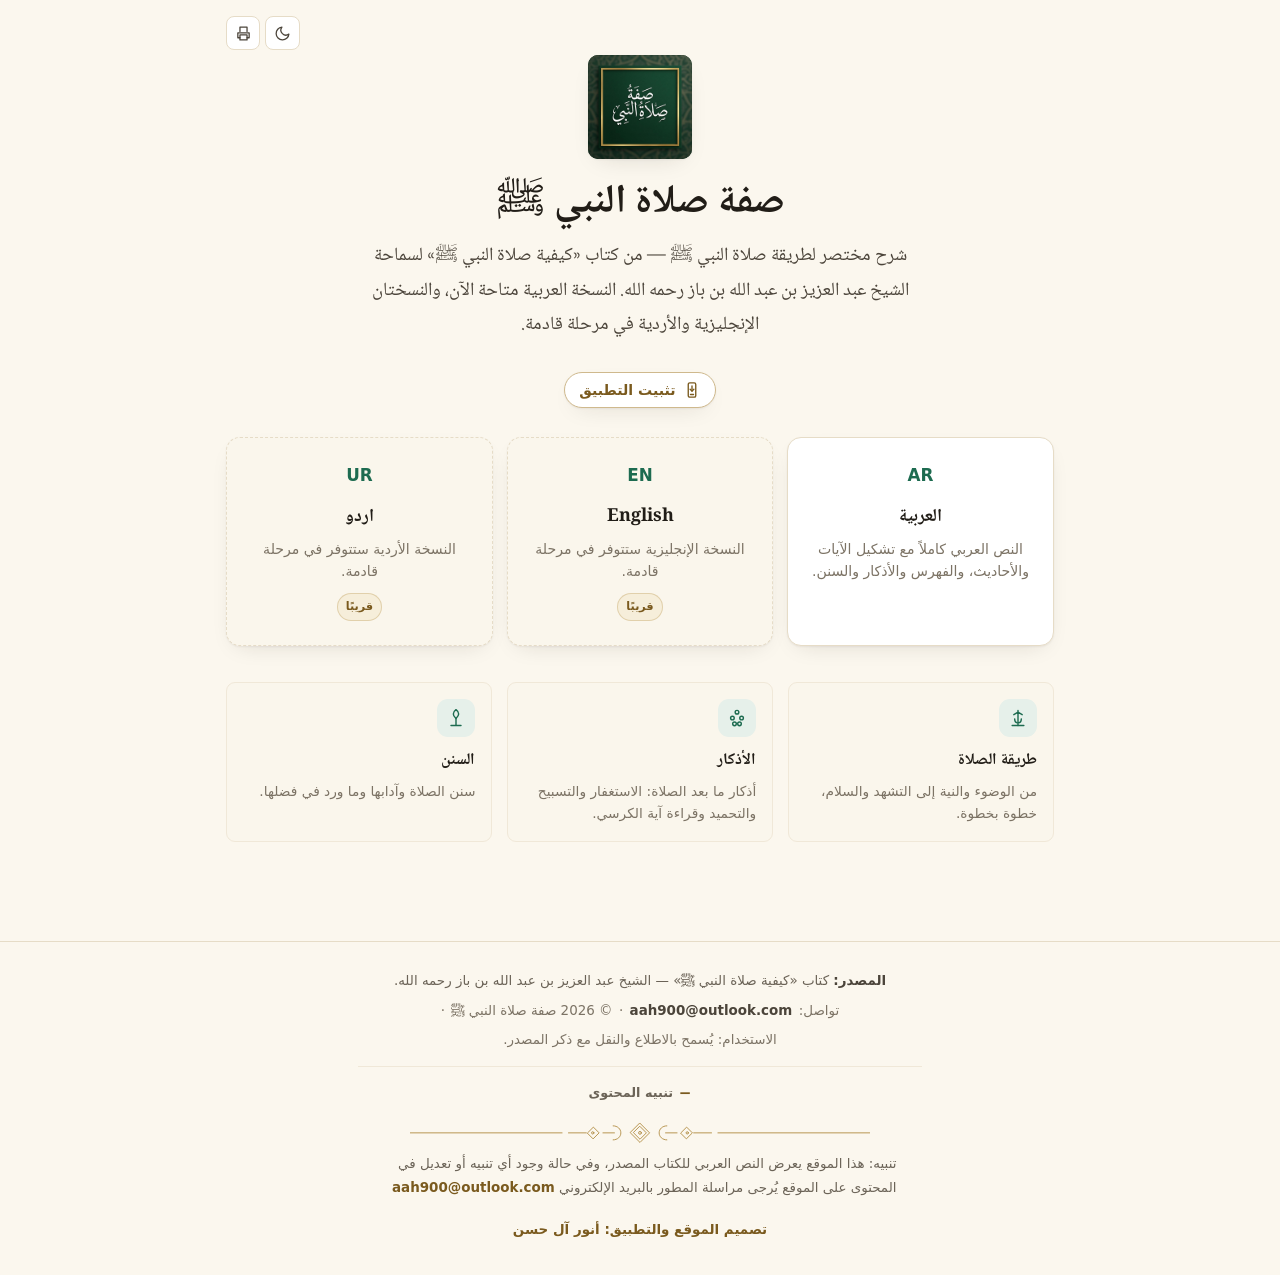
==== commit fd2c021c: "Release 2.5.0: mobile header, RTL layout, and reading experience" ====
--- a/index.html
+++ b/index.html
@@ -5,46 +5,65 @@
 <meta name="viewport" content="width=device-width, initial-scale=1, viewport-fit=cover">
 <title>صفة صلاة النبي ﷺ — طريقة الصلاة والأذكار والسنن</title>
 <meta name="description" content="صفة صلاة النبي ﷺ — النص العربي الكامل لطريقة الصلاة والأذكار والسنن، من كتاب «كيفية صلاة النبي ﷺ» لسماحة الشيخ عبد العزيز بن عبد الله بن باز رحمه الله.">
-<link rel="canonical" href="https://anwar8900.github.io/sifat-salah-al-nabi/">
-<link rel="alternate" hreflang="ar" href="https://anwar8900.github.io/sifat-salah-al-nabi/">
-<link rel="alternate" hreflang="x-default" href="https://anwar8900.github.io/sifat-salah-al-nabi/">
+<link rel="canonical" href="https://salaty.site/">
+<link rel="alternate" hreflang="ar" href="https://salaty.site/">
+<link rel="alternate" hreflang="x-default" href="https://salaty.site/">
 <meta name="color-scheme" content="light dark">
 <script>
 (function(){try{var t=localStorage.getItem("salat.theme");if(t!=="dark"&&t!=="light"){t=(window.matchMedia&&window.matchMedia("(prefers-color-scheme: dark)").matches)?"dark":"light";}document.documentElement.setAttribute("data-theme",t);var s=parseFloat(localStorage.getItem("salat.scale"));if(s>=0.85&&s<=1.35)document.documentElement.style.setProperty("--scale",s);}catch(e){}})();
 </script>
-<link rel="stylesheet" href="assets/css/fonts.css?v=2.3.2">
-<link rel="stylesheet" href="assets/css/style.css?v=2.3.2">
+<link rel="stylesheet" href="assets/css/fonts.css?v=2.5.0">
+<link rel="stylesheet" href="assets/css/style.css?v=2.5.0">
 <link rel="manifest" href="manifest.webmanifest">
 <link rel="apple-touch-icon" sizes="180x180" href="assets/img/apple-touch-icon.png">
 <meta name="theme-color" content="#1D6B50">
 <link rel="icon" type="image/png" sizes="32x32" href="assets/img/icon-32.png">
 <link rel="icon" type="image/png" sizes="192x192" href="assets/img/icon-192.png">
 <style>
-  .landing { max-width: 860px; margin: 0 auto; text-align: center; padding: 2.2rem 1rem 4rem; }
-  .landing .mark-lg { width: 112px; height: 112px; margin: 0 auto 1.1rem; border-radius: 10px; overflow: hidden;
+  .landing { max-width: 860px; margin: 0 auto; text-align: center; padding: 1rem 1rem 3.2rem; min-width: 0; }
+  .landing-tools { display: flex; align-items: center; justify-content: flex-end; gap: .3rem; margin-bottom: .3rem; }
+  .landing .mark-lg { width: 104px; height: 104px; margin: 0 auto 1rem; border-radius: 10px; overflow: hidden;
     background: #0D2F1E; box-shadow: var(--shadow); }
   .landing .mark-lg img { width: 100%; height: 100%; display: block; object-fit: cover; }
-  .landing h1 { font-size: clamp(1.6rem, 4.4vw, 2.5rem); margin: 0 0 .5rem; line-height: 1.4; }
-  .landing .sub { color: var(--ink-soft); margin: 0 auto 2rem; max-width: 52ch; line-height: 1.9; }
-  .lang-cards { display: grid; gap: 1rem; grid-template-columns: repeat(auto-fit, minmax(220px, 1fr)); }
-  .lang-card { display: block; text-decoration: none; color: inherit; padding: 1.4rem 1.1rem;
+  .landing h1 { font-size: clamp(1.6rem, 4.4vw, 2.5rem); margin: 0 0 .5rem; line-height: 1.4; text-wrap: balance; }
+  .landing .sub { color: var(--ink-soft); margin: 0 auto 1.8rem; max-width: 54ch; line-height: 1.85; text-wrap: pretty; }
+  .lang-cards { display: grid; gap: .85rem; grid-template-columns: repeat(auto-fit, minmax(220px, 1fr)); }
+  .lang-card { display: block; text-decoration: none; color: inherit; padding: 1.3rem 1.05rem;
     background: var(--surface); border: 1px solid var(--line); border-radius: var(--radius); box-shadow: var(--shadow);
     transition: transform .16s ease, border-color .16s ease; }
-  .lang-card:hover { transform: translateY(-3px); border-color: var(--accent); color: inherit; }
-  .lang-card.soon { cursor: pointer; }
+  .lang-card:hover { transform: translateY(-2px); border-color: var(--accent); color: inherit; }
+  .lang-card.soon { cursor: help; border-style: dashed; background: var(--surface-2); }
+  .lang-card.soon:hover { transform: none; border-color: var(--gold); }
   .lang-card .code { font-family: var(--font-ui); font-size: 1.05rem; font-weight: 800; color: var(--accent); }
   .lang-card .nm { font-size: 1.12rem; font-weight: 700; margin: .25rem 0 .2rem; }
   .lang-card .ds { color: var(--muted); font-size: .88rem; font-family: var(--font-ui); line-height: 1.6; }
+  .soon-badge { display: inline-flex; margin-top: .65rem; padding: .12rem .5rem; border-radius: 999px;
+    background: var(--gold-soft); color: var(--gold-strong); border: 1px solid color-mix(in srgb, var(--gold) 28%, transparent);
+    font-family: var(--font-ui); font-size: .7rem; font-weight: 700; }
   .pillars { display: grid; gap: .9rem; grid-template-columns: repeat(auto-fit, minmax(200px, 1fr)); margin-top: 2.2rem; text-align: start; }
   .pillar { background: var(--surface-2); border: 1px solid var(--line-soft); border-radius: var(--radius-sm); padding: 1rem; }
   .pillar .ic { width: 38px; height: 38px; border-radius: 11px; display: grid; place-items: center; background: var(--accent-soft); color: var(--accent); margin-bottom: .5rem; }
   .pillar .ic svg { width: 20px; height: 20px; }
   .pillar h2 { margin: 0 0 .25rem; font-size: 1rem; }
   .pillar p { margin: 0; color: var(--muted); font-size: .86rem; font-family: var(--font-ui); line-height: 1.65; }
+  body.landing-page footer.site-footer { padding-bottom: 2rem; }
+  @media (max-width: 640px) {
+    .landing { padding: .35rem .85rem 2.6rem; }
+    .landing .mark-lg { width: 84px; height: 84px; }
+    .landing .sub { font-size: 1.02rem; margin-bottom: 1.4rem; }
+    .lang-cards { gap: .7rem; }
+    .lang-card { padding: 1.05rem .95rem; }
+    .pillars { margin-top: 1.6rem; }
+  }
 </style>
 </head>
-<body>
+<body class="landing-page" data-msg-up="تكبير الخط" data-msg-down="تصغير الخط" data-msg-install="لتثبيت التطبيق: افتح قائمة المتصفح واختر «تثبيت التطبيق» أو «إضافة إلى الشاشة الرئيسية»." data-msg-install-ios="على iPhone أو iPad: اضغط زر المشاركة ثم «إضافة إلى الشاشة الرئيسية»." data-msg-install-done="تم تثبيت التطبيق بنجاح">
+<a class="skip-link" href="#main">تخطَّ إلى المحتوى</a>
 <main class="landing" id="main">
+  <div class="landing-tools" role="group" aria-label="أدوات">
+    <button class="icon-btn" data-theme-toggle data-label-dark="الوضع الليلي" data-label-light="الوضع الفاتح" aria-label="الوضع الليلي" aria-pressed="false"><svg viewBox="0 0 24 24" fill="none" stroke="currentColor" stroke-width="1.8" stroke-linecap="round" stroke-linejoin="round"><path d="M21 12.8A9 9 0 1 1 11.2 3a7 7 0 0 0 9.8 9.8z"/></svg></button>
+    <button class="icon-btn" data-print aria-label="طباعة" title="طباعة"><svg viewBox="0 0 24 24" fill="none" stroke="currentColor" stroke-width="1.8" stroke-linecap="round" stroke-linejoin="round"><path d="M7 9V3h10v6"/><path d="M7 18H4v-7h16v7h-3"/><path d="M7 14h10v7H7z"/></svg></button>
+  </div>
   <div class="mark-lg">
     <img src="assets/img/logo-256.png" alt="" width="256" height="256" fetchpriority="high" decoding="async">
   </div>
@@ -68,11 +87,13 @@
       <span class="code">EN</span>
       <div class="nm" lang="en">English</div>
       <div class="ds">النسخة الإنجليزية ستتوفر في مرحلة قادمة.</div>
+      <span class="soon-badge">قريبًا</span>
     </a>
     <a class="lang-card soon" href="#" data-soon="سوف يتم في مرحلة قادمة" aria-disabled="true">
       <span class="code">UR</span>
       <div class="nm" lang="ur">اردو</div>
       <div class="ds">النسخة الأردية ستتوفر في مرحلة قادمة.</div>
+      <span class="soon-badge">قريبًا</span>
     </a>
   </div>
 
@@ -96,13 +117,19 @@
 </main>
 
 <footer class="site-footer">
-  <p>النص العربي من كتاب «كيفية صلاة النبي ﷺ» لسماحة الشيخ عبد العزيز بن عبد الله بن باز رحمه الله. النسخة العربية منشورة الآن، والترجمتان الإنجليزية والأردية في مرحلة قادمة.</p>
-  <div class="islamic-rule" aria-hidden="true"><svg viewBox="0 0 720 34" preserveAspectRatio="xMidYMid meet" fill="none" stroke="currentColor" stroke-width="1.4" stroke-linecap="round" stroke-linejoin="round" focusable="false"><path d="M0 17h238M482 17h238"/><path d="M248 17h28M444 17h28"/><path d="M278 17l9-9 9 9-9 9zM424 17l9-9 9 9-9 9z"/><path d="M302 17h18M400 17h18"/><path d="M360 2l15 15-15 15-15-15z"/><path d="M360 7l10 10-10 10-10-10z"/><circle cx="360" cy="17" r="2.2"/><circle cx="286" cy="17" r="1.8"/><circle cx="434" cy="17" r="1.8"/><path d="M318 6c7 0 12 5 12 11s-5 11-12 11M402 6c-7 0-12 5-12 11s5 11 12 11"/></svg></div>
-  <p class="disclaimer">تنبيه: هذا الموقع يعرض النص العربي للكتاب المصدر، وفي حالة وجود أي تنبيه أو تعديل في المحتوى على الموقع يُرجى مراسلة المطور بالبريد الإلكتروني <a href="mailto:aah900@outlook.com" dir="ltr">aah900@outlook.com</a></p>
+  <div class="footer-main">
+    <p class="footer-source"><strong>المصدر:</strong> كتاب «كيفية صلاة النبي ﷺ» — الشيخ عبد العزيز بن عبد الله بن باز رحمه الله.</p>
+    <p class="footer-links"><span>تواصل:</span><a href="mailto:aah900@outlook.com" dir="ltr">aah900@outlook.com</a><span aria-hidden="true">·</span><span>© 2026 صفة صلاة النبي ﷺ</span><span aria-hidden="true">·</span><span>الاستخدام: يُسمح بالاطلاع والنقل مع ذكر المصدر.</span></p>
+  </div>
+  <details class="footer-disclaimer" open>
+    <summary>تنبيه المحتوى</summary>
+    <div class="islamic-rule" aria-hidden="true"><svg viewBox="0 0 720 34" preserveAspectRatio="xMidYMid meet" fill="none" stroke="currentColor" stroke-width="1.4" stroke-linecap="round" stroke-linejoin="round" focusable="false"><path d="M0 17h238M482 17h238"/><path d="M248 17h28M444 17h28"/><path d="M278 17l9-9 9 9-9 9zM424 17l9-9 9 9-9 9z"/><path d="M302 17h18M400 17h18"/><path d="M360 2l15 15-15 15-15-15z"/><path d="M360 7l10 10-10 10-10-10z"/><circle cx="360" cy="17" r="2.2"/><circle cx="286" cy="17" r="1.8"/><circle cx="434" cy="17" r="1.8"/><path d="M318 6c7 0 12 5 12 11s-5 11-12 11M402 6c-7 0-12 5-12 11s5 11 12 11"/></svg></div>
+    <p class="disclaimer">تنبيه: هذا الموقع يعرض النص العربي للكتاب المصدر، وفي حالة وجود أي تنبيه أو تعديل في المحتوى على الموقع يُرجى مراسلة المطور بالبريد الإلكتروني <a href="mailto:aah900@outlook.com" dir="ltr">aah900@outlook.com</a></p>
+  </details>
   <p class="designer">تصميم الموقع والتطبيق: <strong>أنور آل حسن</strong></p>
 </footer>
 <div class="toast" id="toast" role="status" aria-live="polite"></div>
-<script src="assets/js/app.js?v=2.3.2"></script>
+<script src="assets/js/app.js?v=2.5.0"></script>
 <script>
 if ("serviceWorker" in navigator) {
   window.addEventListener("load", function () {
--- a/assets/css/style.css
+++ b/assets/css/style.css
@@ -28,10 +28,12 @@
   --font-ur: "Noto Nastaliq Urdu", "Jameel Noori Nastaleeq", "Amiri", serif;
   --font-en: "Source Serif 4", Georgia, "Times New Roman", serif;
   --font-ui: system-ui, -apple-system, "Segoe UI", Tahoma, sans-serif;
-  --fs-ar: 1.125rem;
+  --fs-ar: 1.17rem;
   --fs-ur: 1.0625rem;
-  --lh-ar: 2.05;
+  --lh-ar: 1.95;
   --lh-ur: 2.7;
+  --header-h: 58px;
+  --mobile-bar-h: 58px;
 }
 
 html[data-theme="dark"] {
@@ -59,9 +61,10 @@
 html {
   font-size: calc(100% * var(--scale));
   scroll-behavior: smooth;
-  scroll-padding-top: 5.5rem;
+  scroll-padding-top: calc(var(--header-h) + .75rem);
   -webkit-text-size-adjust: 100%;
   color-scheme: light;
+  overflow-x: clip;
 }
 html[data-theme="dark"] { color-scheme: dark; }
 
@@ -73,6 +76,14 @@
   line-height: 1.75;
   -webkit-font-smoothing: antialiased;
   text-rendering: optimizeLegibility;
+  overflow-x: clip;
+  max-width: 100%;
+}
+
+::selection { background: color-mix(in srgb, var(--gold) 32%, transparent); color: var(--ink); }
+.sr-only {
+  position: absolute; width: 1px; height: 1px; padding: 0; margin: -1px;
+  overflow: hidden; clip: rect(0,0,0,0); white-space: nowrap; border: 0;
 }
 
 html[dir="rtl"] body { font-family: var(--font-ar); font-size: var(--fs-ar); line-height: var(--lh-ar); }
@@ -102,38 +113,43 @@
 /* ---------------- Header ---------------- */
 .site-header {
   position: sticky; top: 0; z-index: 40;
-  background: color-mix(in srgb, var(--bg) 88%, transparent);
+  padding-top: env(safe-area-inset-top);
+  background: color-mix(in srgb, var(--bg) 92%, transparent);
   backdrop-filter: blur(12px) saturate(1.4);
   border-bottom: 1px solid var(--line);
 }
 .header-inner {
   max-width: 1180px; margin-inline: auto;
-  padding: .6rem 1rem;
-  display: flex; align-items: center; gap: .75rem;
+  min-height: var(--header-h);
+  padding: .45rem 1rem;
+  display: flex; align-items: center; gap: .7rem;
+  min-width: 0;
 }
 .brand {
   display: flex; align-items: center; gap: .55rem;
   font-weight: 700; color: var(--ink); text-decoration: none;
-  font-size: 1.02rem; line-height: 1.2;
+  font-size: 1.02rem; line-height: 1.18;
+  min-width: 0;
 }
 .brand .mark {
   width: 40px; height: 40px; flex: none;
   display: block; overflow: hidden;
-  border-radius: 4px;
+  border-radius: 5px;
   background: #0D2F1E;
   box-shadow: 0 0 0 1px rgba(0,0,0,.06), 0 1px 3px rgba(0,0,0,.12);
 }
 .brand .mark img { width: 100%; height: 100%; display: block; object-fit: cover; }
-.brand small { display: block; font-size: .68rem; font-weight: 500; color: var(--muted); letter-spacing: .02em; }
-@media (max-width: 640px) {
-  .brand .mark { width: 34px; height: 34px; border-radius: 3px; }
-}
-
-.nav { margin-inline-start: auto; display: flex; align-items: center; gap: .25rem; }
+.brand-text { min-width: 0; }
+.brand small { display: block; font-size: .68rem; font-weight: 500; color: var(--muted); letter-spacing: .01em; margin-top: .15rem; }
+.brand-full { display: block; }
+.brand-short { display: none; }
+.brand-full, .brand-short { overflow: hidden; text-overflow: ellipsis; white-space: nowrap; }
+
+.nav { margin-inline-start: auto; display: flex; align-items: center; gap: .2rem; min-width: 0; }
 .nav a.nav-link {
   display: inline-flex; align-items: center; gap: .4rem;
-  padding: .42rem .68rem; border-radius: 999px;
-  color: var(--ink-soft); text-decoration: none; font-size: .93rem;
+  padding: .42rem .62rem; border-radius: 999px;
+  color: var(--ink-soft); text-decoration: none; font-size: .92rem;
   font-weight: 600; white-space: nowrap;
   border: 1px solid transparent;
 }
@@ -145,19 +161,28 @@
 .nav a.nav-link[aria-current="page"] svg { opacity: 1; }
 
 /* language switcher */
-.lang-switch { display: flex; align-items: center; gap: .2rem; margin-inline-start: .35rem; padding-inline-start: .5rem; border-inline-start: 1px solid var(--line); }
+.lang-switch { display: flex; align-items: center; gap: .15rem; margin-inline-start: .25rem; padding-inline-start: .4rem; border-inline-start: 1px solid var(--line); }
 .lang-switch a {
   display: grid; place-items: center;
-  min-width: 2.15rem; height: 2.15rem; padding: 0 .35rem;
+  min-width: 2.15rem; min-height: 2.15rem; padding: .2rem .35rem;
   border-radius: 8px; text-decoration: none;
   font-size: .82rem; font-weight: 700; color: var(--muted);
   border: 1px solid transparent;
+  line-height: 1.05;
 }
 .lang-switch a:hover { background: var(--surface-2); color: var(--ink); }
 .lang-switch a[aria-current="page"], .lang-switch a[aria-current="true"] { background: var(--accent); color: #fff; }
-.lang-switch a.lang-soon { cursor: pointer; }
-
-.tools { display: flex; align-items: center; gap: .2rem; margin-inline-start: .35rem; }
+.lang-switch a.lang-soon {
+  cursor: help;
+  border-style: dashed;
+  border-color: color-mix(in srgb, var(--line) 75%, var(--muted));
+  color: var(--muted-strong);
+  padding-inline: .45rem;
+}
+.lang-switch a.lang-soon:hover { background: var(--surface-2); color: var(--muted-strong); }
+.lang-switch a.lang-soon small { display: block; font-size: .52rem; font-weight: 600; color: var(--gold-strong); line-height: 1.1; margin-top: .08rem; }
+
+.header-actions { display: flex; align-items: center; gap: .2rem; margin-inline-start: .35rem; flex: none; }
 .icon-btn {
   width: 2.15rem; height: 2.15rem; display: grid; place-items: center;
   border: 1px solid var(--line); background: var(--surface); color: var(--ink-soft);
@@ -183,10 +208,12 @@
 /* ---------------- Layout ---------------- */
 .layout {
   max-width: 1180px; margin-inline: auto;
-  padding: 1.6rem 1rem 4.5rem;
+  padding: 1.25rem 1rem 4.5rem;
   display: grid; gap: 2rem;
   grid-template-columns: 1fr;
-}
+  min-width: 0;
+}
+main, .prose, .intro-block, .search-box { min-width: 0; }
 @media (min-width: 1000px) {
   .layout { grid-template-columns: 250px minmax(0, 1fr); align-items: start; }
 }
@@ -194,8 +221,8 @@
 /* ---------------- Side index (desktop) ---------------- */
 .side {
   display: none;
-  position: sticky; top: 5rem;
-  max-height: calc(100vh - 7rem); overflow-y: auto;
+  position: sticky; top: calc(var(--header-h) + .8rem);
+  max-height: calc(100vh - var(--header-h) - 2.2rem); overflow-y: auto;
   padding-inline-end: .5rem;
 }
 @media (min-width: 1000px) { .side { display: block; } }
@@ -250,11 +277,12 @@
 .card h2 { margin: 0 0 .25rem; font-size: 1.06rem; }
 .card p { margin: 0; color: var(--muted); font-size: .9rem; font-family: var(--font-ui); }
 
-section.chapter { margin-bottom: 2.2rem; scroll-margin-top: 5.5rem; }
+section.chapter { margin-bottom: 2.3rem; scroll-margin-top: calc(var(--header-h) + .9rem); }
 section.chapter > h2 {
   display: flex; align-items: center; gap: .6rem;
-  font-size: 1.25rem; margin: 0 0 .8rem;
+  font-size: 1.3rem; margin: 0 0 .85rem;
   padding-bottom: .5rem; border-bottom: 1px solid var(--line);
+  text-wrap: balance;
 }
 section.chapter > h2 .step {
   width: 1.9rem; height: 1.9rem; flex: none; border-radius: 50%;
@@ -269,9 +297,10 @@
 
 .prose { max-width: var(--measure); }
 .prose p {
-  margin: 0 0 .95rem; line-height: 1.9;
-  text-align: justify; text-justify: inter-word;
-  hyphens: auto;
+  margin: 0 0 1.1rem; line-height: 1.95;
+  text-align: start;
+  text-wrap: pretty;
+  hyphens: none;
 }
 html[dir="rtl"] .prose p { line-height: var(--lh-ar); }
 html[dir="ltr"] .prose p { line-height: 1.75; }
@@ -280,23 +309,71 @@
   background: var(--surface); border-inline-start: 3px solid var(--gold);
   padding: .7rem .95rem; border-radius: var(--radius-sm);
   color: var(--ink); font-size: 1.02em;
-  font-family: var(--font-ar); text-align: right; line-height: var(--lh-ar);
+  font-family: var(--font-ar); text-align: start; line-height: var(--lh-ar);
 }
 .prose p.quote { color: var(--ink-soft); font-size: .96em; border-inline-start-color: var(--accent); }
+
+/* الآيات والأحاديث والتخريج داخل النص */
+.prose .quran {
+  background: color-mix(in srgb, var(--accent-soft) 78%, transparent);
+  color: var(--ink);
+  border-radius: 4px;
+  padding: .04em .18em;
+  -webkit-box-decoration-break: clone;
+  box-decoration-break: clone;
+  font-weight: 600;
+}
+.prose .quote-text {
+  background: color-mix(in srgb, var(--gold-soft) 62%, transparent);
+  color: var(--ink);
+  border-radius: 4px;
+  padding: .03em .15em;
+  -webkit-box-decoration-break: clone;
+  box-decoration-break: clone;
+}
+.prose .source-ref {
+  color: var(--muted-strong);
+  font-family: var(--font-ui);
+  font-size: .82em;
+  white-space: normal;
+}
+.prose .step-num {
+  color: var(--gold-strong);
+  font-family: var(--font-ui);
+  font-size: .86em;
+  font-weight: 700;
+  letter-spacing: .01em;
+}
+
 .prose .explain {
-  margin: .2rem 0 1.35rem;
-  padding: .95rem 1.05rem;
-  background: var(--surface);
-  border: 1px solid var(--line-soft);
+  margin: .35rem 0 1.5rem;
+  padding: .9rem 1rem 1rem;
+  background: var(--surface-2);
+  border: 1px solid var(--line);
   border-inline-start: 3px solid var(--gold);
   border-radius: var(--radius-sm);
+  box-shadow: 0 1px 2px rgba(33,29,23,.035);
 }
 .prose .explain p {
   margin: 0 0 .65rem;
   color: var(--ink-soft);
-  text-align: right;
+  text-align: start;
 }
 .prose .explain p:last-child { margin-bottom: 0; }
+.prose .explain-label {
+  display: inline-flex; align-items: center;
+  margin: 0 0 .55rem;
+  padding: .12rem .5rem;
+  border-radius: 999px;
+  background: var(--gold-soft);
+  color: var(--gold-strong);
+  border: 1px solid color-mix(in srgb, var(--gold) 28%, transparent);
+  font-family: var(--font-ui);
+  font-size: .72rem;
+  font-weight: 700;
+  line-height: 1.6;
+  letter-spacing: .01em;
+}
 .prose .explain-title {
   margin: 0 0 .55rem;
   font-family: var(--font-ar);
@@ -314,12 +391,12 @@
   margin: 0 0 .55rem;
   color: var(--ink-soft);
   line-height: var(--lh-ar);
-  text-align: right;
+  text-align: start;
 }
 .prose .explain-list li:last-child { margin-bottom: 0; }
 .prose .explain-list li::marker { color: var(--gold); }
 .prose .explain-list strong { color: var(--ink); }
-.prose .explain .ref { color: var(--muted); font-family: var(--font-ui); font-size: .84em; text-align: start; }
+.prose .note-ref { color: var(--muted); font-family: var(--font-ui); font-size: .84em; text-align: start; }
 .prose .dua-list {
   margin: .25rem 0 1rem;
   padding-inline-start: 1.35rem;
@@ -328,8 +405,8 @@
 .prose .dua-list li {
   margin: 0 0 .55rem;
   line-height: var(--lh-ar);
-  text-align: justify;
-  text-justify: inter-word;
+  text-align: start;
+  text-wrap: pretty;
 }
 .prose .dua-list li:last-child { margin-bottom: 0; }
 .prose .dua-list li::marker { color: var(--gold); }
@@ -345,7 +422,7 @@
   border-top: 3px solid var(--accent);
   border-radius: var(--radius);
   box-shadow: var(--shadow);
-  scroll-margin-top: 5.5rem;
+  scroll-margin-top: calc(var(--header-h) + .9rem);
 }
 .intro-block > h2 {
   margin: 0 0 .9rem;
@@ -360,9 +437,10 @@
   margin: 0 0 1rem;
   font-family: var(--font-ar);
   font-size: clamp(1.06rem, 2.1vw, 1.14rem);
-  line-height: 2.05;
+  line-height: 1.95;
   color: var(--ink-soft);
-  text-align: right;
+  text-align: start;
+  text-wrap: pretty;
   hyphens: none;
 }
 .intro-prose p:first-child { color: var(--ink); }
@@ -370,15 +448,45 @@
 html[dir="ltr"] .intro-prose p { text-align: left; }
 
 /* search */
-.search-box { position: relative; margin-bottom: 1.2rem; }
+.search-box { position: relative; margin-bottom: .45rem; }
 .search-box input {
-  width: 100%; padding: .65rem .9rem .65rem 2.4rem;
+  width: 100%; min-height: 2.75rem;
+  padding: .62rem 5.8rem .62rem 2.8rem;
   border: 1px solid var(--line); border-radius: 999px;
-  background: var(--surface); color: var(--ink); font: inherit; font-size: .95rem;
-  font-family: var(--font-ui);
-}
-html[dir="rtl"] .search-box input { padding: .65rem 2.4rem .65rem .9rem; }
-.search-box svg { position: absolute; inset-inline-start: .8rem; top: 50%; transform: translateY(-50%); width: 16px; height: 16px; color: var(--muted); }
+  background: var(--surface); color: var(--ink); font: inherit; font-size: 1rem;
+  font-family: var(--font-ui); line-height: 1.35;
+  transition: border-color .16s ease, box-shadow .16s ease;
+}
+html[dir="rtl"] .search-box input { padding: .62rem 2.8rem .62rem 5.8rem; }
+.search-box input::placeholder { color: var(--muted); }
+.search-box:focus-within input {
+  border-color: var(--accent);
+  box-shadow: 0 0 0 3px color-mix(in srgb, var(--accent) 14%, transparent);
+  outline: none;
+}
+.search-box .search-icon {
+  position: absolute; inset-inline-start: .95rem; top: 50%; transform: translateY(-50%);
+  width: 18px; height: 18px; color: var(--muted); pointer-events: none;
+}
+.search-box .search-icon svg { width: 18px; height: 18px; display: block; }
+.search-clear {
+  position: absolute; inset-inline-end: .45rem; top: 50%; transform: translateY(-50%);
+  min-height: 2.2rem; padding: .25rem .7rem;
+  border: 1px solid var(--line); border-radius: 999px;
+  background: var(--surface-2); color: var(--ink-soft);
+  font-family: var(--font-ui); font-size: .8rem; font-weight: 700;
+  cursor: pointer;
+}
+.search-clear:hover { color: var(--accent); border-color: var(--accent); }
+.search-hint { margin: 0 0 1rem; padding-inline-start: .3rem; color: var(--muted); font-family: var(--font-ui); font-size: .78rem; line-height: 1.6; }
+.search-status { display: flex; align-items: center; gap: .8rem; flex-wrap: wrap; min-height: 1.7rem; margin-bottom: .5rem; }
+.search-results { margin: 0; color: var(--muted-strong); font-family: var(--font-ui); font-size: .86rem; }
+.search-reset {
+  border: 0; padding: 0; background: transparent; color: var(--accent);
+  font-family: var(--font-ui); font-size: .82rem; font-weight: 700;
+  cursor: pointer; text-decoration: underline; text-underline-offset: .2em;
+}
+.search-reset:hover { color: var(--gold-strong); }
 mark { background: var(--gold-soft); color: inherit; border-radius: 3px; padding: 0 .1em; }
 
 /* mobile index drawer */
@@ -397,53 +505,89 @@
 .mobile-index .drawer-head { display: flex; align-items: center; justify-content: space-between; gap: .6rem; margin-bottom: .35rem; }
 .mobile-index .drawer-head h2 { margin: 0; }
 .mobile-index .side-tools { margin-top: .8rem; padding-top: .8rem; border-top: 1px solid var(--line-soft); display: flex; gap: .5rem; flex-wrap: wrap; }
+.drawer-langs { margin-top: .85rem; padding-top: .85rem; border-top: 1px solid var(--line-soft); display: flex; align-items: center; gap: .35rem; flex-wrap: wrap; }
+.drawer-langs-title { color: var(--muted); font-family: var(--font-ui); font-size: .75rem; font-weight: 700; }
+.lang-pill {
+  display: inline-flex; align-items: center; gap: .3rem;
+  padding: .25rem .55rem; border-radius: 999px;
+  border: 1px solid var(--line); background: var(--surface-2);
+  color: var(--ink-soft); font-family: var(--font-ui); font-size: .76rem; font-weight: 700;
+}
+.lang-pill.current { background: var(--accent-soft); color: var(--accent); border-color: color-mix(in srgb, var(--accent) 28%, transparent); }
+.lang-pill.soon { border-style: dashed; color: var(--muted-strong); cursor: help; }
+.lang-pill.soon small { color: var(--gold-strong); font-size: .62rem; font-weight: 700; }
 .mobile-index ol { list-style: none; margin: 0; padding: 0; }
 .mobile-index a {
   display: flex; gap: .6rem; align-items: baseline; padding: .5rem .3rem;
   color: var(--ink-soft); text-decoration: none; border-bottom: 1px solid var(--line-soft);
+  border-radius: 8px;
 }
 .mobile-index a:last-child { border-bottom: 0; }
+.mobile-index a:hover { background: var(--surface-2); color: var(--ink); }
+.mobile-index a.active { background: var(--accent-soft); color: var(--accent); border-bottom-color: transparent; }
+.mobile-index a .n { flex: none; min-width: 1rem; color: var(--muted-strong); font-family: var(--font-ui); font-size: .74rem; }
 .backdrop { position: fixed; inset: 0; background: rgba(0,0,0,.4); z-index: 55; display: none; }
 .backdrop.open { display: block; }
 
 /* bottom nav on mobile */
 .mobile-bar {
   position: fixed; inset-inline: 0; bottom: 0; z-index: 45;
-  display: grid; grid-template-columns: repeat(4, 1fr) auto;
-  background: color-mix(in srgb, var(--surface) 94%, transparent);
+  display: grid; grid-template-columns: repeat(4, minmax(0, 1fr)) minmax(3.4rem, auto);
+  min-height: var(--mobile-bar-h);
+  background: color-mix(in srgb, var(--surface) 96%, transparent);
   backdrop-filter: blur(12px);
   border-top: 1px solid var(--line);
-  padding-bottom: env(safe-area-inset-bottom);
+  padding: .2rem .25rem calc(.2rem + env(safe-area-inset-bottom));
 }
 @media (min-width: 1000px) { .mobile-bar { display: none; } }
 .mobile-bar a, .mobile-bar .icon-btn {
-  display: flex; flex-direction: column; align-items: center; justify-content: center; gap: .15rem;
-  padding: .5rem .2rem; text-decoration: none; color: var(--muted);
-  font-size: .7rem; font-family: var(--font-ui); font-weight: 600;
-}
-.mobile-bar a svg, .mobile-bar .icon-btn svg { width: 19px; height: 19px; }
-.mobile-bar .icon-btn { width: auto; height: auto; border: 0; background: transparent; border-radius: 0; }
-.mobile-bar a[aria-current="page"] { color: var(--accent); }
+  display: flex; flex-direction: column; align-items: center; justify-content: center; gap: .12rem;
+  min-width: 0; padding: .35rem .08rem; text-decoration: none; color: var(--muted);
+  font-size: .67rem; line-height: 1.15; font-family: var(--font-ui); font-weight: 600;
+  border: 0; background: transparent; border-radius: 8px;
+}
+.mobile-bar a span, .mobile-bar .icon-btn span { max-width: 100%; overflow: hidden; text-overflow: ellipsis; white-space: nowrap; }
+.mobile-bar a svg, .mobile-bar .icon-btn svg { width: 19px; height: 19px; flex: none; }
+.mobile-bar .icon-btn { width: auto; height: auto; }
+.mobile-bar a:hover, .mobile-bar .icon-btn:hover { color: var(--accent); background: var(--surface-2); }
+.mobile-bar a[aria-current="page"] { color: var(--accent); background: var(--accent-soft); }
 
 footer.site-footer {
   border-top: 1px solid var(--line); margin-top: 3rem;
-  padding: 1.6rem 1rem 5.5rem;
-  color: var(--muted); font-size: .86rem; text-align: center; font-family: var(--font-ui);
+  padding: 1.7rem 1rem calc(6.2rem + env(safe-area-inset-bottom));
+  color: var(--muted); font-size: .84rem; text-align: center; font-family: var(--font-ui);
 }
 footer.site-footer a { color: var(--ink-soft); }
 @media (min-width: 1000px) { footer.site-footer { padding-bottom: 2rem; } }
-footer.site-footer .disclaimer { max-width: 60ch; margin: .6rem auto 0; line-height: 1.7; color: var(--muted-strong); }
+.footer-main { max-width: 72ch; margin: 0 auto; }
+.footer-source { margin: 0 0 .45rem; color: var(--muted-strong); line-height: 1.7; }
+.footer-source strong { color: var(--ink-soft); }
+.footer-links { display: flex; align-items: center; justify-content: center; gap: .4rem; flex-wrap: wrap; margin: 0; line-height: 1.7; color: var(--muted); }
+.footer-links a { color: var(--gold-strong); font-weight: 700; text-decoration: none; overflow-wrap: anywhere; }
+.footer-links a[dir="ltr"] { direction: ltr; unicode-bidi: isolate; }
+.footer-links a:hover { color: var(--accent); text-decoration: underline; }
+.footer-disclaimer { max-width: 66ch; margin: .9rem auto 0; border-top: 1px solid var(--line-soft); padding-top: .65rem; }
+.footer-disclaimer summary {
+  list-style: none; display: inline-flex; align-items: center; gap: .35rem;
+  color: var(--muted-strong); font-size: .8rem; font-weight: 700; cursor: pointer;
+  padding: .2rem .35rem; border-radius: 6px;
+}
+.footer-disclaimer summary::-webkit-details-marker { display: none; }
+.footer-disclaimer summary::before { content: "+"; color: var(--gold-strong); font-size: .95rem; line-height: 1; }
+.footer-disclaimer[open] summary::before { content: "−"; }
+.footer-disclaimer summary:hover { background: var(--surface-2); color: var(--ink); }
+footer.site-footer .disclaimer { max-width: 60ch; margin: .5rem auto 0; line-height: 1.75; color: var(--muted-strong); text-align: start; }
 footer.site-footer .disclaimer a { color: var(--gold-strong); font-weight: 700; text-decoration: none; }
 footer.site-footer .disclaimer a:hover { text-decoration: underline; }
-footer.site-footer .designer { margin: 1rem auto 0; color: var(--gold-strong); font-weight: 700; }
+footer.site-footer .designer { margin: 1.1rem auto 0; color: var(--gold-strong); font-weight: 700; }
 footer.site-footer .designer strong { color: var(--gold-strong); font-weight: 800; }
-.islamic-rule { display: flex; justify-content: center; margin: 1.1rem auto .7rem; color: var(--gold); opacity: .9; }
+.islamic-rule { display: flex; justify-content: center; margin: .8rem auto .55rem; color: var(--gold); opacity: .9; }
 .islamic-rule svg { width: min(100%, 460px); height: auto; display: block; }
 
 /* toast */
 .toast {
   position: fixed; left: 50%; transform: translateX(-50%) translateY(20px);
-  bottom: 5.5rem; z-index: 90; opacity: 0; pointer-events: none;
+  bottom: calc(5.8rem + env(safe-area-inset-bottom)); z-index: 90; opacity: 0; pointer-events: none;
   background: var(--ink); color: var(--bg); padding: .5rem 1rem; border-radius: 999px;
   font-size: .85rem; font-family: var(--font-ui); transition: all .2s ease;
 }
@@ -452,23 +596,23 @@
 
 /* ---------------- Banner (image header) ---------------- */
 .banner {
-  position: relative; margin-bottom: 1.6rem;
+  position: relative; margin-bottom: 1.25rem;
   border-radius: var(--radius); overflow: hidden;
   border: 1px solid var(--line); box-shadow: var(--shadow);
   background: var(--surface-2);
 }
 .banner img {
-  display: block; width: 100%; height: clamp(220px, 38vw, 380px);
+  display: block; width: 100%; height: clamp(160px, 28vw, 320px);
   object-fit: cover; object-position: center 42%;
 }
 .banner .cap {
   position: absolute; inset-inline: 0; bottom: 0;
-  padding: 3rem 1.5rem 1.2rem;
-  background: linear-gradient(to top, rgba(12,10,8,.84), rgba(12,10,8,.3) 62%, transparent);
+  padding: 2.8rem 1.25rem 1rem;
+  background: linear-gradient(to top, rgba(12,10,8,.9), rgba(12,10,8,.42) 58%, transparent);
   color: #fff;
 }
-.banner .cap h1 { margin: 0; font-size: clamp(1.65rem, 4.6vw, 2.7rem); line-height: 1.35; text-shadow: 0 1px 12px rgba(0,0,0,.45); }
-.banner .cap p { margin: .3rem 0 0; font-size: 1.02rem; opacity: .94; text-shadow: 0 1px 10px rgba(0,0,0,.55); font-family: var(--font-ui); }
+.banner .cap h1 { margin: 0; font-size: clamp(1.4rem, 5vw, 2.55rem); line-height: 1.3; text-shadow: 0 1px 12px rgba(0,0,0,.5); text-wrap: balance; }
+.banner .cap p { margin: .25rem 0 0; font-size: .98rem; opacity: .95; text-shadow: 0 1px 10px rgba(0,0,0,.6); font-family: var(--font-ui); }
 
 /* inline figure inside the text */
 figure.plate { margin: 1.4rem 0; }
@@ -479,6 +623,96 @@
 figure.plate figcaption {
   margin-top: .45rem; font-size: .82rem; color: var(--muted);
   font-family: var(--font-ui); text-align: center;
+}
+
+/* ---------------- Mobile chapter index (v2.5) ---------------- */
+.toc { display: none; }
+@media (max-width: 999px) {
+  .toc {
+    display: block;
+    margin: 1.15rem 0 1.45rem;
+    padding: 1rem;
+    background: var(--surface);
+    border: 1px solid var(--line);
+    border-radius: var(--radius);
+    box-shadow: var(--shadow);
+    scroll-margin-top: calc(var(--header-h) + .8rem);
+  }
+  .toc-head { display: flex; align-items: flex-start; justify-content: space-between; gap: .8rem; flex-wrap: wrap; }
+  .toc h2 { margin: 0; font-size: 1.05rem; line-height: 1.4; }
+  .toc-hint { margin: .2rem 0 0; color: var(--muted); font-family: var(--font-ui); font-size: .76rem; line-height: 1.55; }
+  .reading-now { margin: 0; color: var(--muted); font-family: var(--font-ui); font-size: .75rem; line-height: 1.6; text-align: start; }
+  .reading-now strong { color: var(--accent); font-weight: 700; }
+  .toc-list {
+    display: grid; grid-template-columns: repeat(2, minmax(0, 1fr));
+    gap: .25rem .55rem; margin: .8rem 0 0; padding: 0; list-style: none;
+  }
+  .toc-list li { min-width: 0; }
+  .toc-list a {
+    display: flex; align-items: baseline; gap: .45rem;
+    min-width: 0; padding: .42rem .45rem;
+    border-radius: 7px; border-inline-start: 2px solid transparent;
+    color: var(--ink-soft); text-decoration: none;
+    font-size: .86rem; line-height: 1.45;
+  }
+  .toc-list a:hover { background: var(--surface-2); color: var(--ink); }
+  .toc-list a.active { background: var(--accent-soft); border-inline-start-color: var(--accent); color: var(--accent); }
+  .toc-list .n { flex: none; min-width: 1rem; color: var(--muted-strong); font-family: var(--font-ui); font-size: .72rem; }
+  .toc-list a.active .n { color: var(--accent); }
+}
+
+@media (max-width: 999px) {
+  .nav { display: none; }
+  .header-actions { margin-inline-start: auto; }
+  .header-inner { gap: .45rem; padding-inline: .8rem; }
+  .layout { padding: 1rem .9rem 1.5rem; gap: 1.25rem; }
+  .side { display: none; }
+  .banner { margin-bottom: 1rem; }
+  .banner .cap { padding: 2.5rem 1rem .9rem; }
+  footer.site-footer { margin-top: 2.2rem; }
+}
+
+@media (max-width: 640px) {
+  .header-inner { padding: .35rem .75rem; min-height: 56px; }
+  .brand { gap: .45rem; font-size: .98rem; }
+  .brand .mark { width: 34px; height: 34px; border-radius: 4px; }
+  .brand small { display: none; }
+  .brand-full { display: none; }
+  .brand-short { display: block; }
+  .header-actions { gap: .12rem; }
+  .header-actions .icon-btn { width: 2.1rem; height: 2.1rem; }
+  .header-actions [data-print] { display: none; }
+  .banner img { height: clamp(155px, 42vw, 210px); }
+  .banner .cap { padding: 2.1rem .9rem .75rem; }
+  .banner .cap h1 { font-size: clamp(1.35rem, 7vw, 1.8rem); }
+  .banner .cap p { font-size: .82rem; }
+  .prose p { margin-bottom: .95rem; }
+  .intro-block { padding: 1.1rem .95rem; margin-bottom: 1.8rem; }
+  .search-hint { font-size: .74rem; margin-bottom: .8rem; }
+  .search-status { gap: .45rem; }
+  .toc { padding: .85rem; }
+  .toc-hint { display: none; }
+  .toc-list { gap: .15rem .35rem; }
+  .toc-list a { font-size: .82rem; padding: .38rem .32rem; }
+  .footer-main { font-size: .8rem; }
+  .footer-links { gap: .3rem; }
+  .footer-disclaimer { margin-top: .7rem; }
+  .islamic-rule { margin-top: .65rem; }
+}
+
+@media (max-width: 420px) {
+  .banner .cap p { display: none; }
+  .toc-list { gap: .1rem .25rem; }
+  .toc-list a { padding: .38rem .28rem; font-size: .8rem; }
+  .toc-list .n { min-width: .85rem; font-size: .68rem; }
+  .reading-now { font-size: .72rem; }
+  .mobile-bar a, .mobile-bar .icon-btn { font-size: .63rem; }
+}
+
+@media (max-width: 360px) {
+  .brand-short { font-size: .92rem; }
+  .header-actions .icon-btn { width: 2rem; height: 2rem; }
+  .mobile-bar a, .mobile-bar .icon-btn { font-size: .6rem; }
 }
 
 /* ---------------- Print ---------------- */
@@ -488,8 +722,9 @@
     --ink: #000; --ink-soft: #222; --muted: #444; --line: #ccc; --line-soft: #ddd;
     --accent: #000; --gold: #000; --gold-strong: #000; --accent-soft: #fff; --gold-soft: #fff;
   }
-  html { font-size: 12pt; }
-  .site-header, .side, .mobile-bar, .mobile-index, .backdrop, .toast, .search-box, .card-grid, .skip-link, .lang-switch, .tools, .install-line { display: none !important; }
+  @page { margin: 16mm 14mm; }
+  html { font-size: 12pt; scroll-padding-top: 0; }
+  .site-header, .side, .mobile-bar, .mobile-index, .backdrop, .toast, .search-box, .search-hint, .search-status, .card-grid, .skip-link, .lang-switch, .tools, .header-actions, .install-line, .toc, .footer-disclaimer summary, .footer-links { display: none !important; }
   .layout { display: block; padding: 0; max-width: none; }
   body { background: #fff; color: #000; }
   .banner { border: 0; box-shadow: none; margin-bottom: 1rem; }
@@ -499,10 +734,12 @@
   .banner .cap p { color: #333; text-shadow: none; opacity: 1; }
   section.chapter { break-inside: auto; page-break-inside: auto; }
   section.chapter > h2 { break-after: avoid; page-break-after: avoid; border-bottom-color: #ccc; color: #000; }
-  section.chapter > h2 .step { background: #000; color: #fff; }
   .prose p { text-align: start; orphans: 3; widows: 3; }
-  .prose .explain { break-inside: avoid; page-break-inside: avoid; background: #fff; border-color: #ccc; border-inline-start-color: #000; }
+  .prose .quran, .prose .quote-text { background: transparent; color: #000; padding: 0; }
+  .prose .source-ref, .prose .step-num { color: #000; }
+  .prose .explain { break-inside: avoid; page-break-inside: avoid; background: #fff; border-color: #ccc; border-inline-start-color: #000; box-shadow: none; }
   .prose .explain p, .prose .explain-title, .prose .explain-list li { color: #000; text-align: start; }
+  .prose .explain-label { color: #000; background: #fff; border-color: #000; }
   .prose .explain-list li::marker { color: #000; }
   .prose .dua-list li { color: #000; text-align: start; }
   .prose .dua-list li::marker { color: #000; }
@@ -514,6 +751,10 @@
   .hero { box-shadow: none; border: 1px solid #ccc; background: #fff; }
   .hero .eyebrow, .hero .tag { color: #000; }
   .islamic-rule { color: #000; opacity: 1; }
+  footer.site-footer { padding: 1rem 0 0; margin-top: 1rem; border-top-color: #ccc; }
+  footer.site-footer .footer-main, footer.site-footer .footer-disclaimer { display: block !important; }
+  footer.site-footer .footer-disclaimer > :not(summary) { display: block !important; }
+  footer.site-footer .disclaimer { color: #000; }
   footer.site-footer .disclaimer a { color: #000; }
 }
 
